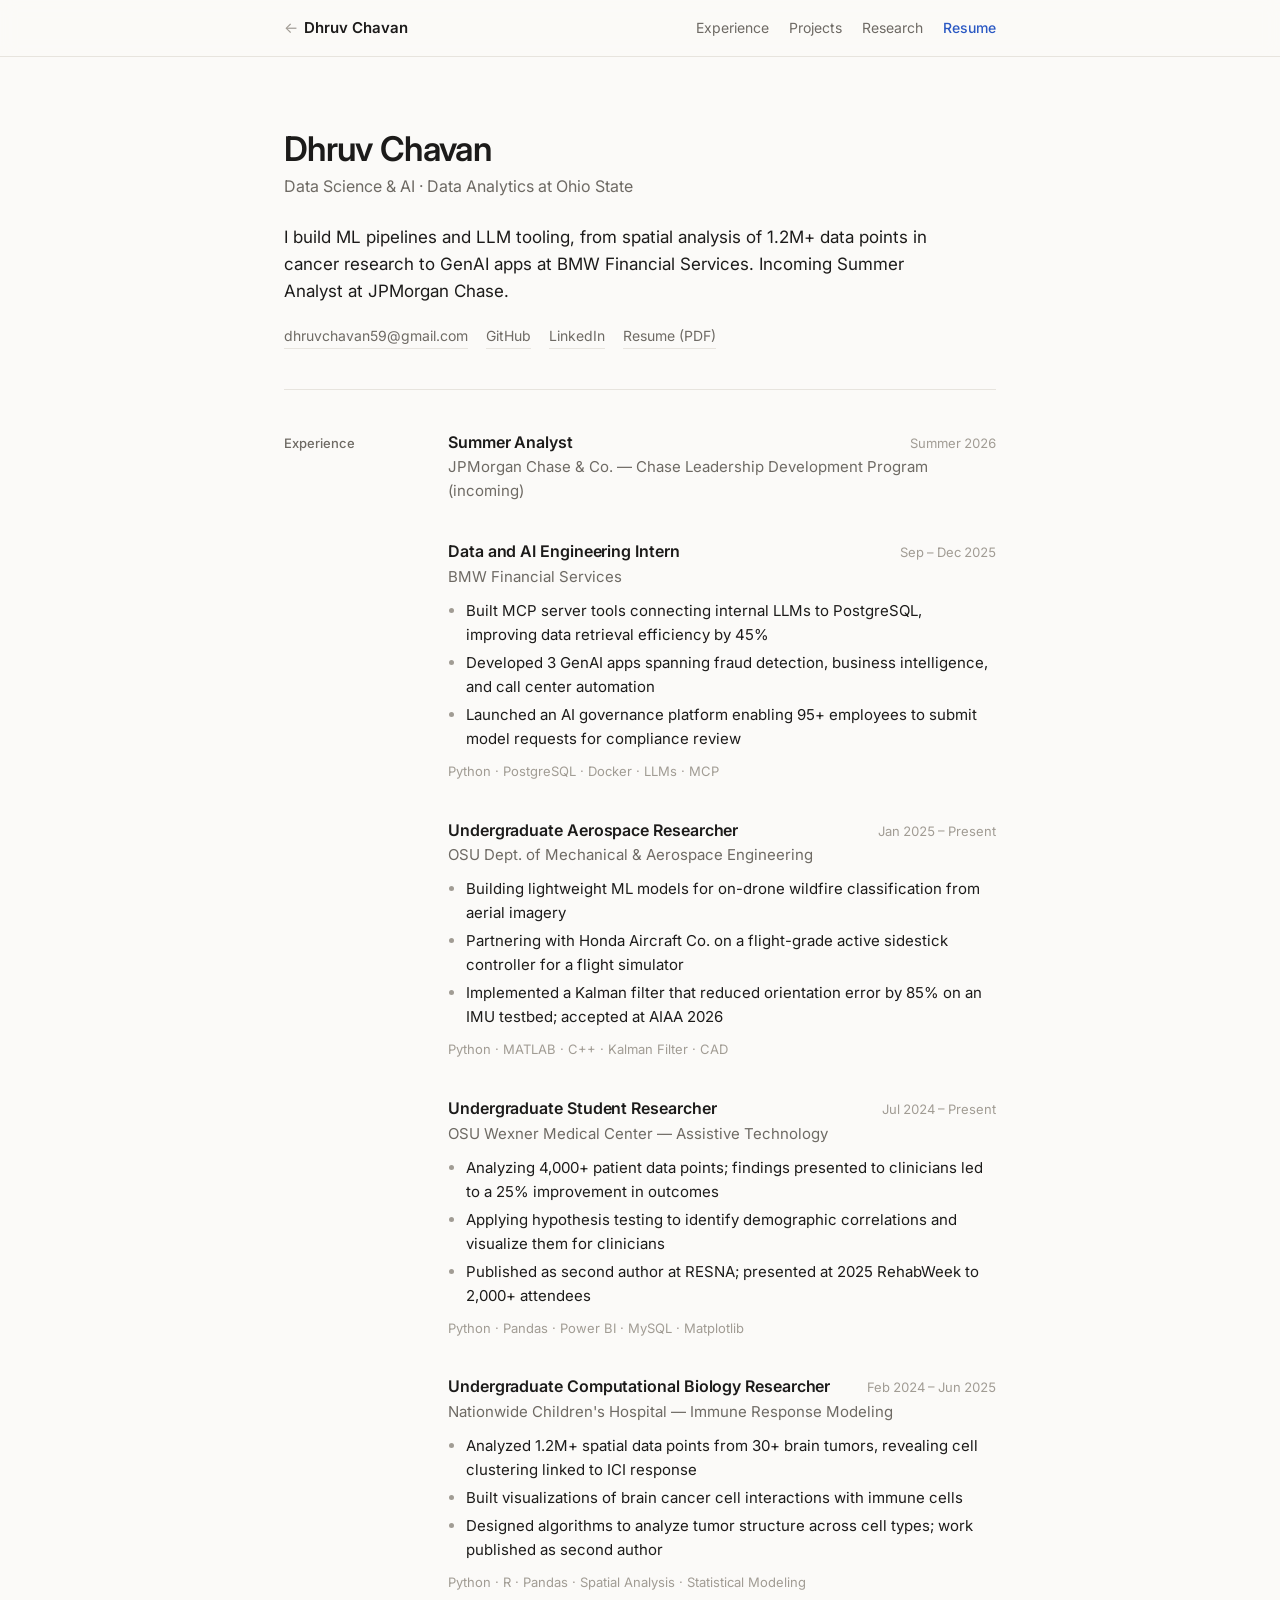
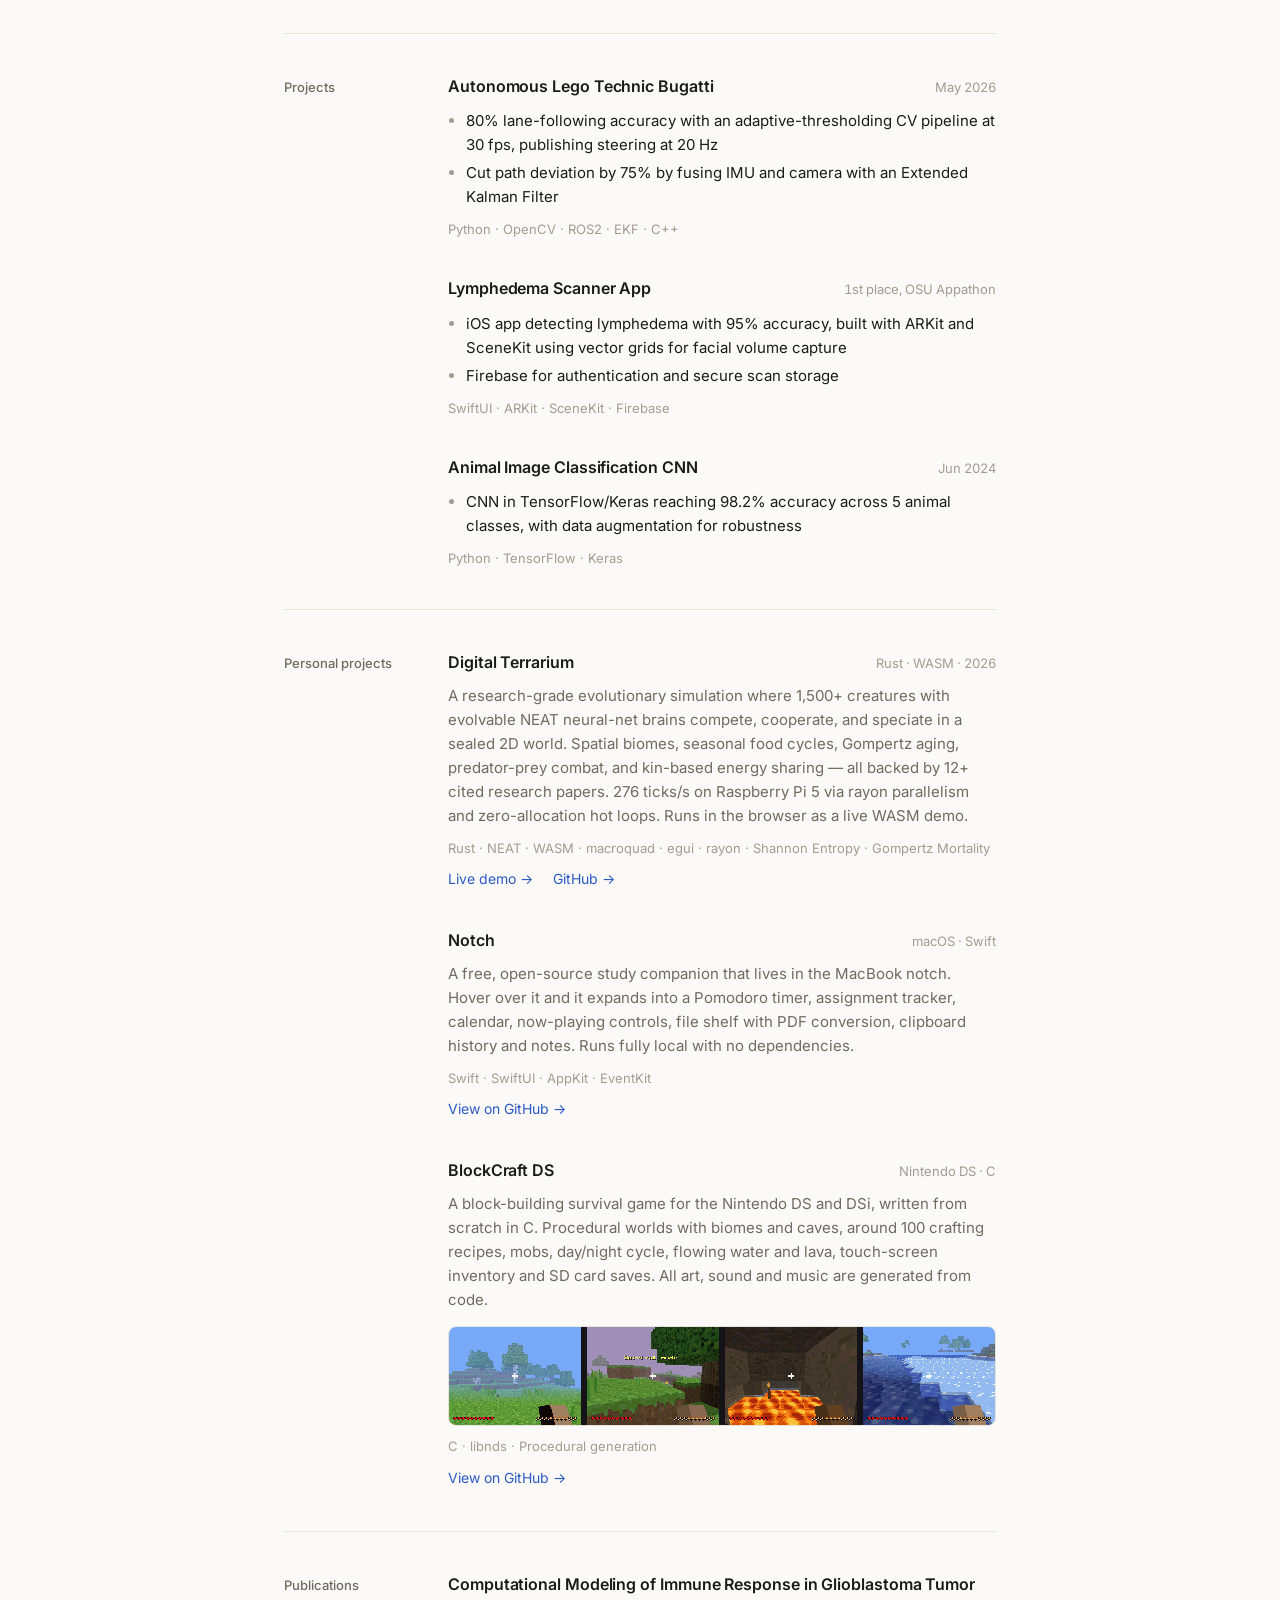
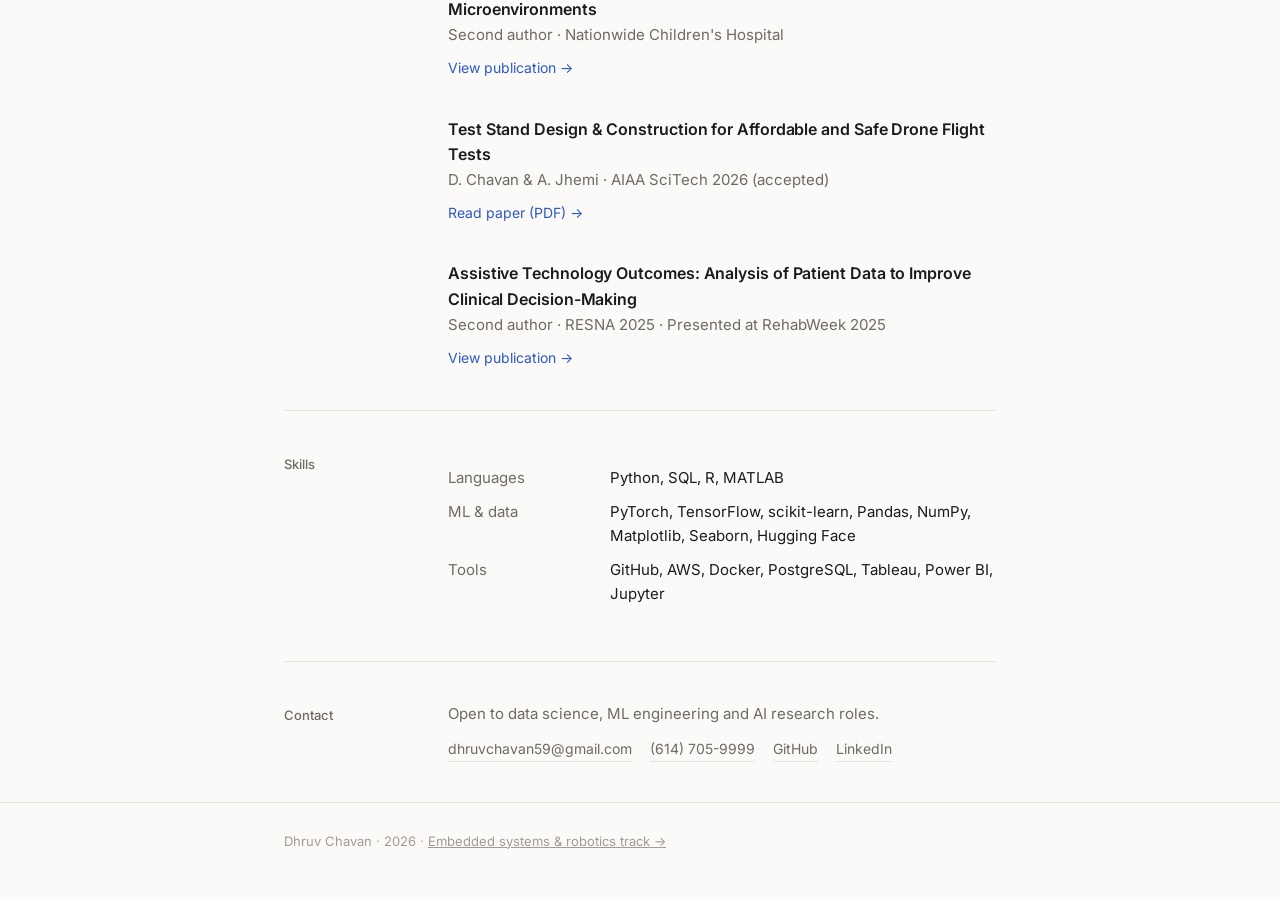
==== ds.html @ cbe72cf8 "Add Digital Terrarium to personal projects — live WASM demo + GitHub Co-Authored-By: Claude Opus 4.6" ====
<!DOCTYPE html>
<html lang="en">
<head>
  <meta charset="UTF-8" />
  <meta name="viewport" content="width=device-width, initial-scale=1.0" />
  <title>Dhruv Chavan — Data Science &amp; AI</title>
  <meta name="description" content="Dhruv Chavan — Data Science & AI. ML, LLMs, MCP, published researcher, BMW AI intern." />
  <link rel="preconnect" href="https://fonts.googleapis.com" />
  <link rel="preconnect" href="https://fonts.gstatic.com" crossorigin />
  <link href="https://fonts.googleapis.com/css2?family=Inter:wght@400;500;600&display=swap" rel="stylesheet" />
  <link rel="stylesheet" href="portfolio.css" />
</head>
<body>

<header class="topbar">
  <div class="wrap">
    <a class="home-link" href="index.html"><span>&larr;</span>Dhruv Chavan</a>
    <nav class="topnav">
      <a href="#experience">Experience</a>
      <a href="#projects">Projects</a>
      <a class="opt" href="#research">Research</a>
      <a class="resume" href="ds-resume.pdf" download>Resume</a>
    </nav>
  </div>
</header>

<main class="wrap">

  <section class="intro">
    <h1>Dhruv Chavan</h1>
    <p class="role">Data Science &amp; AI · Data Analytics at Ohio State</p>
    <p class="lede">
      I build ML pipelines and LLM tooling, from spatial analysis of 1.2M+ data points in cancer research
      to GenAI apps at BMW Financial Services. Incoming Summer Analyst at JPMorgan Chase.
    </p>
    <div class="links">
      <a href="mailto:dhruvchavan59@gmail.com">dhruvchavan59@gmail.com</a>
      <a href="https://github.com/dchavan2192" target="_blank" rel="noopener">GitHub</a>
      <a href="https://linkedin.com/in/dhruvchavan" target="_blank" rel="noopener">LinkedIn</a>
      <a href="ds-resume.pdf" download>Resume (PDF)</a>
    </div>
  </section>

  <section class="section" id="experience">
    <h2>Experience</h2>
    <div class="section-body">

      <article class="entry">
        <div class="entry-head">
          <h3>Summer Analyst</h3>
          <span class="date">Summer 2026</span>
        </div>
        <p class="org">JPMorgan Chase &amp; Co. — Chase Leadership Development Program (incoming)</p>
      </article>

      <article class="entry">
        <div class="entry-head">
          <h3>Data and AI Engineering Intern</h3>
          <span class="date">Sep – Dec 2025</span>
        </div>
        <p class="org">BMW Financial Services</p>
        <ul>
          <li>Built MCP server tools connecting internal LLMs to PostgreSQL, improving data retrieval efficiency by 45%</li>
          <li>Developed 3 GenAI apps spanning fraud detection, business intelligence, and call center automation</li>
          <li>Launched an AI governance platform enabling 95+ employees to submit model requests for compliance review</li>
        </ul>
        <p class="stack">Python · PostgreSQL · Docker · LLMs · MCP</p>
      </article>

      <article class="entry">
        <div class="entry-head">
          <h3>Undergraduate Aerospace Researcher</h3>
          <span class="date">Jan 2025 – Present</span>
        </div>
        <p class="org">OSU Dept. of Mechanical &amp; Aerospace Engineering</p>
        <ul>
          <li>Building lightweight ML models for on-drone wildfire classification from aerial imagery</li>
          <li>Partnering with Honda Aircraft Co. on a flight-grade active sidestick controller for a flight simulator</li>
          <li>Implemented a Kalman filter that reduced orientation error by 85% on an IMU testbed; accepted at AIAA 2026</li>
        </ul>
        <p class="stack">Python · MATLAB · C++ · Kalman Filter · CAD</p>
      </article>

      <article class="entry">
        <div class="entry-head">
          <h3>Undergraduate Student Researcher</h3>
          <span class="date">Jul 2024 – Present</span>
        </div>
        <p class="org">OSU Wexner Medical Center — Assistive Technology</p>
        <ul>
          <li>Analyzing 4,000+ patient data points; findings presented to clinicians led to a 25% improvement in outcomes</li>
          <li>Applying hypothesis testing to identify demographic correlations and visualize them for clinicians</li>
          <li>Published as second author at RESNA; presented at 2025 RehabWeek to 2,000+ attendees</li>
        </ul>
        <p class="stack">Python · Pandas · Power BI · MySQL · Matplotlib</p>
      </article>

      <article class="entry">
        <div class="entry-head">
          <h3>Undergraduate Computational Biology Researcher</h3>
          <span class="date">Feb 2024 – Jun 2025</span>
        </div>
        <p class="org">Nationwide Children's Hospital — Immune Response Modeling</p>
        <ul>
          <li>Analyzed 1.2M+ spatial data points from 30+ brain tumors, revealing cell clustering linked to ICI response</li>
          <li>Built visualizations of brain cancer cell interactions with immune cells</li>
          <li>Designed algorithms to analyze tumor structure across cell types; work published as second author</li>
        </ul>
        <p class="stack">Python · R · Pandas · Spatial Analysis · Statistical Modeling</p>
      </article>

    </div>
  </section>

  <section class="section" id="projects">
    <h2>Projects</h2>
    <div class="section-body">

      <article class="entry">
        <div class="entry-head">
          <h3><a href="https://github.com/dchavan2192/autonomous-Bugatti" target="_blank" rel="noopener">Autonomous Lego Technic Bugatti</a></h3>
          <span class="date">May 2026</span>
        </div>
        <ul>
          <li>80% lane-following accuracy with an adaptive-thresholding CV pipeline at 30 fps, publishing steering at 20 Hz</li>
          <li>Cut path deviation by 75% by fusing IMU and camera with an Extended Kalman Filter</li>
        </ul>
        <p class="stack">Python · OpenCV · ROS2 · EKF · C++</p>
      </article>

      <article class="entry">
        <div class="entry-head">
          <h3>Lymphedema Scanner App</h3>
          <span class="date">1st place, OSU Appathon</span>
        </div>
        <ul>
          <li>iOS app detecting lymphedema with 95% accuracy, built with ARKit and SceneKit using vector grids for facial volume capture</li>
          <li>Firebase for authentication and secure scan storage</li>
        </ul>
        <p class="stack">SwiftUI · ARKit · SceneKit · Firebase</p>
      </article>

      <article class="entry">
        <div class="entry-head">
          <h3><a href="https://github.com/dchavan2192/ML-Animal-Classification-Model" target="_blank" rel="noopener">Animal Image Classification CNN</a></h3>
          <span class="date">Jun 2024</span>
        </div>
        <ul>
          <li>CNN in TensorFlow/Keras reaching 98.2% accuracy across 5 animal classes, with data augmentation for robustness</li>
        </ul>
        <p class="stack">Python · TensorFlow · Keras</p>
      </article>

    </div>
  </section>

  <section class="section" id="personal">
    <h2>Personal projects</h2>
    <div class="section-body">

      <article class="entry">
        <div class="entry-head">
          <h3><a href="https://github.com/dchavan2192/Digital-Terrarium" target="_blank" rel="noopener">Digital Terrarium</a></h3>
          <span class="date">Rust · WASM · 2026</span>
        </div>
        <p class="note">
          A research-grade evolutionary simulation where 1,500+ creatures with evolvable NEAT neural-net brains
          compete, cooperate, and speciate in a sealed 2D world. Spatial biomes, seasonal food cycles, Gompertz
          aging, predator-prey combat, and kin-based energy sharing — all backed by 12+ cited research papers.
          276 ticks/s on Raspberry Pi 5 via rayon parallelism and zero-allocation hot loops. Runs in the browser as a live WASM demo.
        </p>
        <p class="stack">Rust · NEAT · WASM · macroquad · egui · rayon · Shannon Entropy · Gompertz Mortality</p>
        <a class="more" href="https://dchavan2192.github.io/Digital-Terrarium/" target="_blank" rel="noopener">Live demo &rarr;</a>
        <a class="more" href="https://github.com/dchavan2192/Digital-Terrarium" target="_blank" rel="noopener" style="margin-left:1rem;">GitHub &rarr;</a>
      </article>

      <article class="entry">
        <div class="entry-head">
          <h3><a href="https://github.com/dchavan2192/notch" target="_blank" rel="noopener">Notch</a></h3>
          <span class="date">macOS · Swift</span>
        </div>
        <p class="note">
          A free, open-source study companion that lives in the MacBook notch. Hover over it and it expands into
          a Pomodoro timer, assignment tracker, calendar, now-playing controls, file shelf with PDF conversion,
          clipboard history and notes. Runs fully local with no dependencies.
        </p>
        <p class="stack">Swift · SwiftUI · AppKit · EventKit</p>
        <a class="more" href="https://github.com/dchavan2192/notch" target="_blank" rel="noopener">View on GitHub &rarr;</a>
      </article>

      <article class="entry">
        <div class="entry-head">
          <h3><a href="https://github.com/dchavan2192/blockcraft-ds" target="_blank" rel="noopener">BlockCraft DS</a></h3>
          <span class="date">Nintendo DS · C</span>
        </div>
        <p class="note">
          A block-building survival game for the Nintendo DS and DSi, written from scratch in C. Procedural
          worlds with biomes and caves, around 100 crafting recipes, mobs, day/night cycle, flowing water and lava,
          touch-screen inventory and SD card saves. All art, sound and music are generated from code.
        </p>
        <figure class="shot pixel">
          <img src="assets/img/blockcraft-banner.png" width="1060" height="192" loading="lazy" alt="BlockCraft DS scenes: plains, sunset, a lava cave and a lake" />
        </figure>
        <p class="stack">C · libnds · Procedural generation</p>
        <a class="more" href="https://github.com/dchavan2192/blockcraft-ds" target="_blank" rel="noopener">View on GitHub &rarr;</a>
      </article>

    </div>
  </section>

  <section class="section" id="research">
    <h2>Publications</h2>
    <div class="section-body">

      <article class="entry">
        <h3><a href="https://spj.science.org/doi/abs/10.1016/j.csbj.2025.11.062" target="_blank" rel="noopener">Computational Modeling of Immune Response in Glioblastoma Tumor Microenvironments</a></h3>
        <p class="org">Second author · Nationwide Children's Hospital</p>
        <a class="more" href="https://spj.science.org/doi/abs/10.1016/j.csbj.2025.11.062" target="_blank" rel="noopener">View publication &rarr;</a>
      </article>

      <article class="entry">
        <h3><a href="aiaa-2026-teststand.pdf" target="_blank" rel="noopener">Test Stand Design &amp; Construction for Affordable and Safe Drone Flight Tests</a></h3>
        <p class="org">D. Chavan &amp; A. Jhemi · AIAA SciTech 2026 (accepted)</p>
        <a class="more" href="aiaa-2026-teststand.pdf" target="_blank" rel="noopener">Read paper (PDF) &rarr;</a>
      </article>

      <article class="entry">
        <h3><a href="https://www.resna.org/sites/default/files/conference/2025/StudentScientificPapers/85.html" target="_blank" rel="noopener">Assistive Technology Outcomes: Analysis of Patient Data to Improve Clinical Decision-Making</a></h3>
        <p class="org">Second author · RESNA 2025 · Presented at RehabWeek 2025</p>
        <a class="more" href="https://www.resna.org/sites/default/files/conference/2025/StudentScientificPapers/85.html" target="_blank" rel="noopener">View publication &rarr;</a>
      </article>

    </div>
  </section>

  <section class="section" id="skills">
    <h2>Skills</h2>
    <div class="section-body">
      <dl class="skills">
        <div><dt>Languages</dt><dd>Python, SQL, R, MATLAB</dd></div>
        <div><dt>ML &amp; data</dt><dd>PyTorch, TensorFlow, scikit-learn, Pandas, NumPy, Matplotlib, Seaborn, Hugging Face</dd></div>
        <div><dt>Tools</dt><dd>GitHub, AWS, Docker, PostgreSQL, Tableau, Power BI, Jupyter</dd></div>
      </dl>
    </div>
  </section>

  <section class="section" id="contact">
    <h2>Contact</h2>
    <div class="section-body">
      <p class="contact-note">Open to data science, ML engineering and AI research roles.</p>
      <div class="links">
        <a href="mailto:dhruvchavan59@gmail.com">dhruvchavan59@gmail.com</a>
        <a href="tel:6147059999">(614) 705-9999</a>
        <a href="https://github.com/dchavan2192" target="_blank" rel="noopener">GitHub</a>
        <a href="https://linkedin.com/in/dhruvchavan" target="_blank" rel="noopener">LinkedIn</a>
      </div>
    </div>
  </section>

</main>

<footer class="footer">
  <div class="wrap">Dhruv Chavan · 2026 · <a href="embedded.html">Embedded systems &amp; robotics track &rarr;</a></div>
</footer>

</body>
</html>
---- portfolio.css ----
/* portfolio.css — shared styles for index.html, embedded.html, ds.html */

:root {
  --bg: #fbfaf8;
  --surface: #ffffff;
  --text: #1c1b1a;
  --muted: #6e6a64;
  --faint: #a19c94;
  --line: #e7e4de;
  --accent: #2b59c3;
  --maxw: 760px;
  color-scheme: light;
}

@media (prefers-color-scheme: dark) {
  :root {
    --bg: #131312;
    --surface: #1b1a19;
    --text: #ecebe8;
    --muted: #a3a09a;
    --faint: #75726c;
    --line: #2b2a28;
    --accent: #8aa9ef;
    color-scheme: dark;
  }
}

*, *::before, *::after { box-sizing: border-box; }

html { scroll-behavior: smooth; scroll-padding-top: 72px; }

body {
  margin: 0;
  background: var(--bg);
  color: var(--text);
  font-family: 'Inter', -apple-system, BlinkMacSystemFont, 'Segoe UI', sans-serif;
  font-size: 16px;
  line-height: 1.6;
  -webkit-font-smoothing: antialiased;
  text-rendering: optimizeLegibility;
}

a { color: inherit; }
img { display: block; max-width: 100%; height: auto; }
p, ul, h1, h2, h3, figure { margin: 0; }

.wrap {
  max-width: var(--maxw);
  margin: 0 auto;
  padding: 0 24px;
}

/* ── Top bar ─────────────────────────────────────────── */
.topbar {
  position: sticky;
  top: 0;
  z-index: 10;
  background: color-mix(in srgb, var(--bg) 88%, transparent);
  backdrop-filter: saturate(140%) blur(8px);
  -webkit-backdrop-filter: saturate(140%) blur(8px);
  border-bottom: 1px solid var(--line);
}
.topbar .wrap {
  display: flex;
  align-items: center;
  justify-content: space-between;
  gap: 16px;
  height: 56px;
}
.home-link {
  font-weight: 600;
  text-decoration: none;
  font-size: 15px;
  white-space: nowrap;
}
.home-link span { color: var(--faint); font-weight: 400; margin-right: 6px; }
.home-link:hover span { color: var(--text); }

.topnav { display: flex; gap: 20px; font-size: 14px; }
.topnav a { color: var(--muted); text-decoration: none; }
.topnav a:hover { color: var(--text); }
.topnav .resume { color: var(--accent); font-weight: 500; }

/* ── Intro ───────────────────────────────────────────── */
.intro { padding: 72px 0 40px; }
.intro h1 {
  font-size: 34px;
  line-height: 1.15;
  font-weight: 600;
  letter-spacing: -0.02em;
}
.intro .role {
  margin-top: 6px;
  color: var(--muted);
  font-size: 16px;
}
.intro .lede {
  margin-top: 24px;
  font-size: 17px;
  max-width: 60ch;
}
.links {
  margin-top: 20px;
  display: flex;
  flex-wrap: wrap;
  gap: 6px 18px;
  font-size: 14px;
}
.links a { color: var(--muted); text-decoration: none; border-bottom: 1px solid var(--line); }
.links a:hover { color: var(--text); border-color: var(--text); }

/* ── Sections ────────────────────────────────────────── */
.section {
  display: grid;
  grid-template-columns: 140px 1fr;
  gap: 24px;
  padding: 40px 0;
  border-top: 1px solid var(--line);
}
.section > h2 {
  font-size: 13px;
  font-weight: 500;
  color: var(--muted);
  padding-top: 3px;
}
.section-body { min-width: 0; }

/* ── Entries (experience, projects, papers) ─────────── */
.entry + .entry { margin-top: 36px; }

.entry-head {
  display: flex;
  justify-content: space-between;
  align-items: baseline;
  gap: 16px;
}
.entry h3 {
  font-size: 16px;
  font-weight: 600;
  letter-spacing: -0.005em;
}
.entry h3 a { text-decoration: none; }
.entry h3 a:hover { text-decoration: underline; text-underline-offset: 3px; }
.entry .date {
  flex-shrink: 0;
  font-size: 13px;
  color: var(--faint);
  font-variant-numeric: tabular-nums;
}
.entry .org { color: var(--muted); font-size: 15px; }
.entry .note { margin-top: 8px; color: var(--muted); font-size: 15px; }

.entry ul {
  margin-top: 10px;
  padding-left: 18px;
  font-size: 15px;
}
.entry li + li { margin-top: 4px; }
.entry li::marker { color: var(--faint); }

.entry .stack {
  margin-top: 10px;
  font-size: 13px;
  color: var(--faint);
}

.entry .more {
  display: inline-block;
  margin-top: 10px;
  font-size: 14px;
  color: var(--accent);
  text-decoration: none;
}
.entry .more:hover { text-decoration: underline; text-underline-offset: 3px; }
.entry .more + .more { margin-left: 16px; }

.contact-note { color: var(--muted); font-size: 15px; }
.contact-note + .links { margin-top: 12px; }

/* ── Figures ─────────────────────────────────────────── */
.shot {
  margin-top: 14px;
  border: 1px solid var(--line);
  border-radius: 8px;
  overflow: hidden;
  background: var(--surface);
}
.shot img { width: 100%; }
.shot.pixel img { image-rendering: pixelated; }

.shots {
  margin-top: 14px;
  display: grid;
  grid-template-columns: repeat(3, 1fr);
  gap: 10px;
}
.shots .shot { margin-top: 0; }

/* ── Skills ──────────────────────────────────────────── */
.skills { display: grid; gap: 10px; font-size: 15px; }
.skills div { display: grid; grid-template-columns: 150px 1fr; gap: 12px; }
.skills dt { color: var(--muted); }
.skills dd { margin: 0; }

/* ── Footer ──────────────────────────────────────────── */
.footer {
  border-top: 1px solid var(--line);
  padding: 28px 0 48px;
  font-size: 13px;
  color: var(--faint);
}

/* ── Landing page ────────────────────────────────────── */
.landing { padding: 96px 0 64px; }
.landing .avatar {
  width: 72px;
  height: 72px;
  border-radius: 50%;
  object-fit: cover;
  object-position: center 20%;
  margin-bottom: 24px;
}
.tracks { margin-top: 48px; border-top: 1px solid var(--line); }
.track {
  display: grid;
  grid-template-columns: 1fr auto;
  gap: 4px 24px;
  padding: 22px 0;
  border-bottom: 1px solid var(--line);
  text-decoration: none;
}
.track h2 { font-size: 18px; font-weight: 600; letter-spacing: -0.01em; }
.track p { grid-column: 1; color: var(--muted); font-size: 15px; }
.track .arrow {
  grid-column: 2;
  grid-row: 1 / span 2;
  align-self: center;
  color: var(--faint);
  transition: transform .15s ease, color .15s ease;
}
.track:hover .arrow { transform: translateX(4px); color: var(--text); }
.track:hover h2 { color: var(--accent); }

/* ── Small screens ───────────────────────────────────── */
@media (max-width: 680px) {
  .wrap { padding: 0 16px; }
  .topnav { gap: 14px; }
  .topnav .opt { display: none; }
  .intro { padding: 48px 0 32px; }
  .intro h1 { font-size: 28px; }
  .section { grid-template-columns: 1fr; gap: 14px; padding: 32px 0; }
  .entry-head { flex-direction: column; gap: 0; }
  .skills div { grid-template-columns: 1fr; gap: 0; }
  .landing { padding: 56px 0 40px; }
}

.intro-flush { padding: 0; }
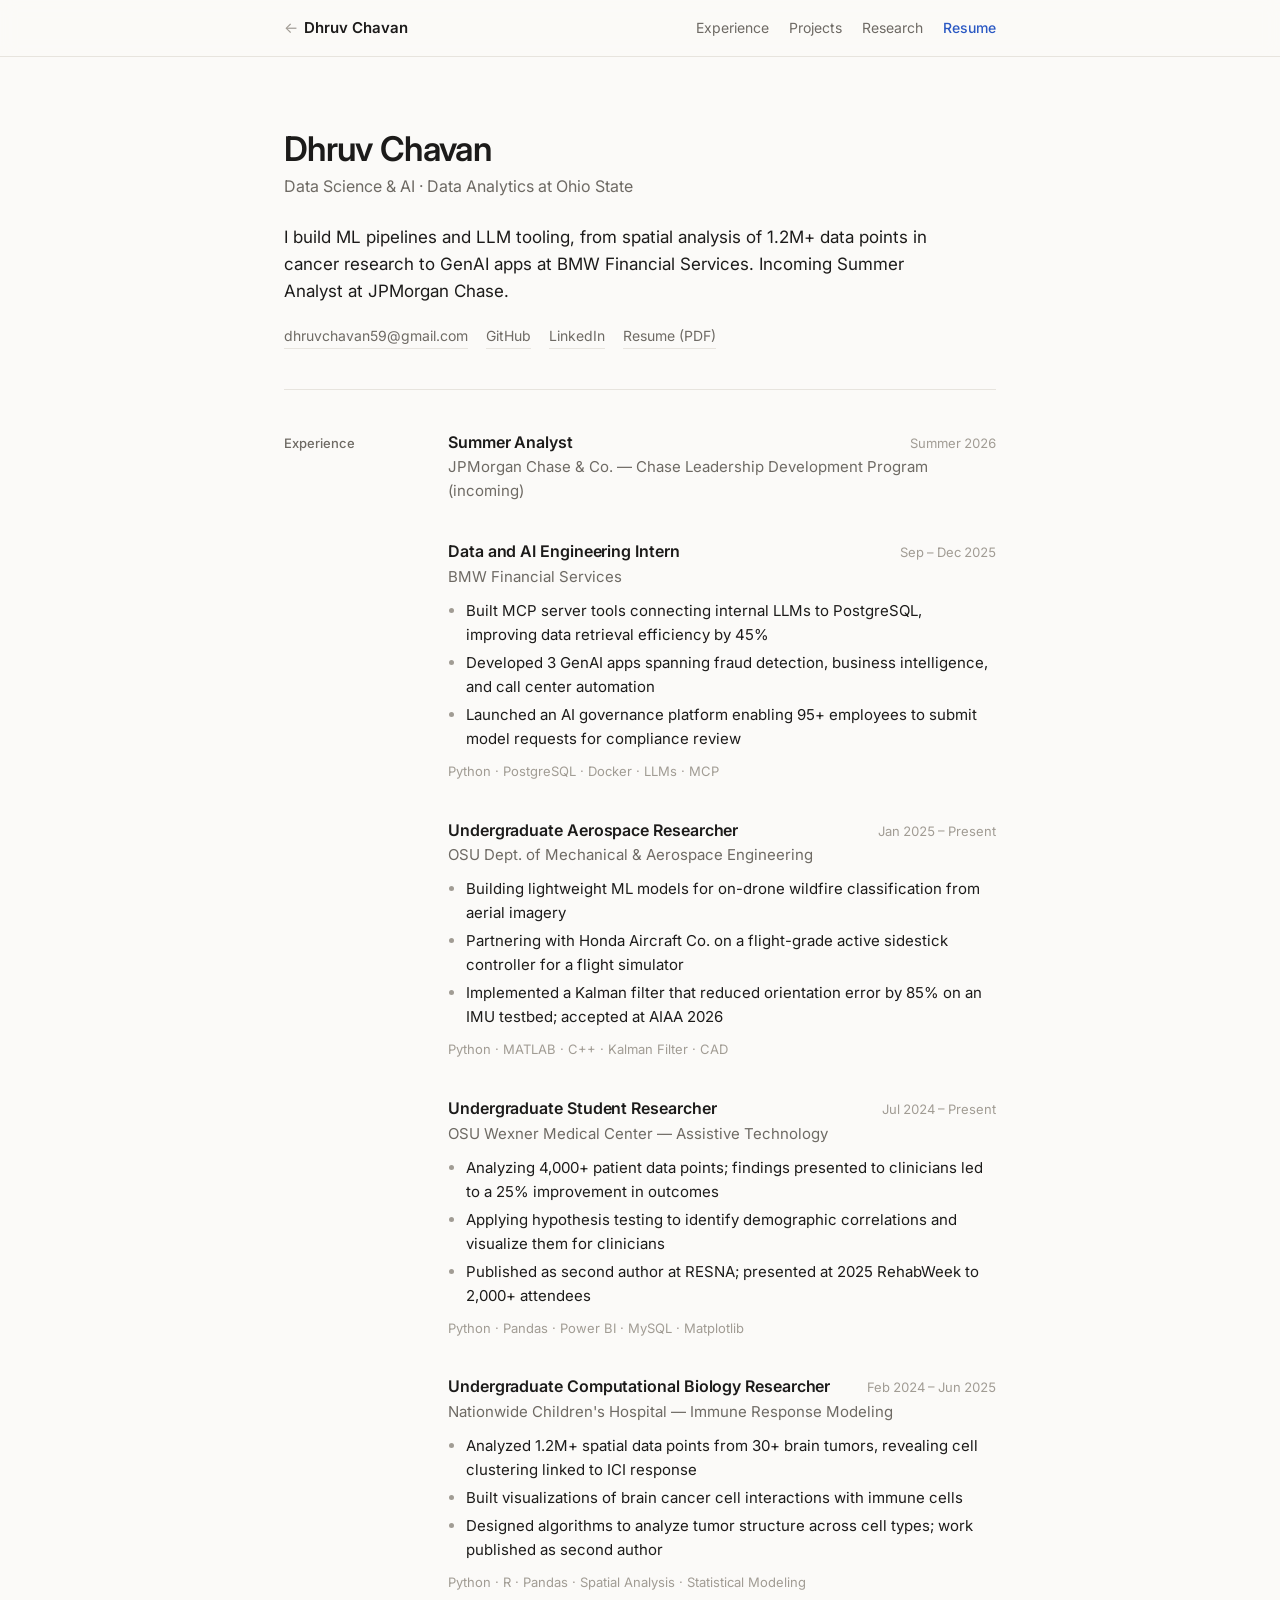
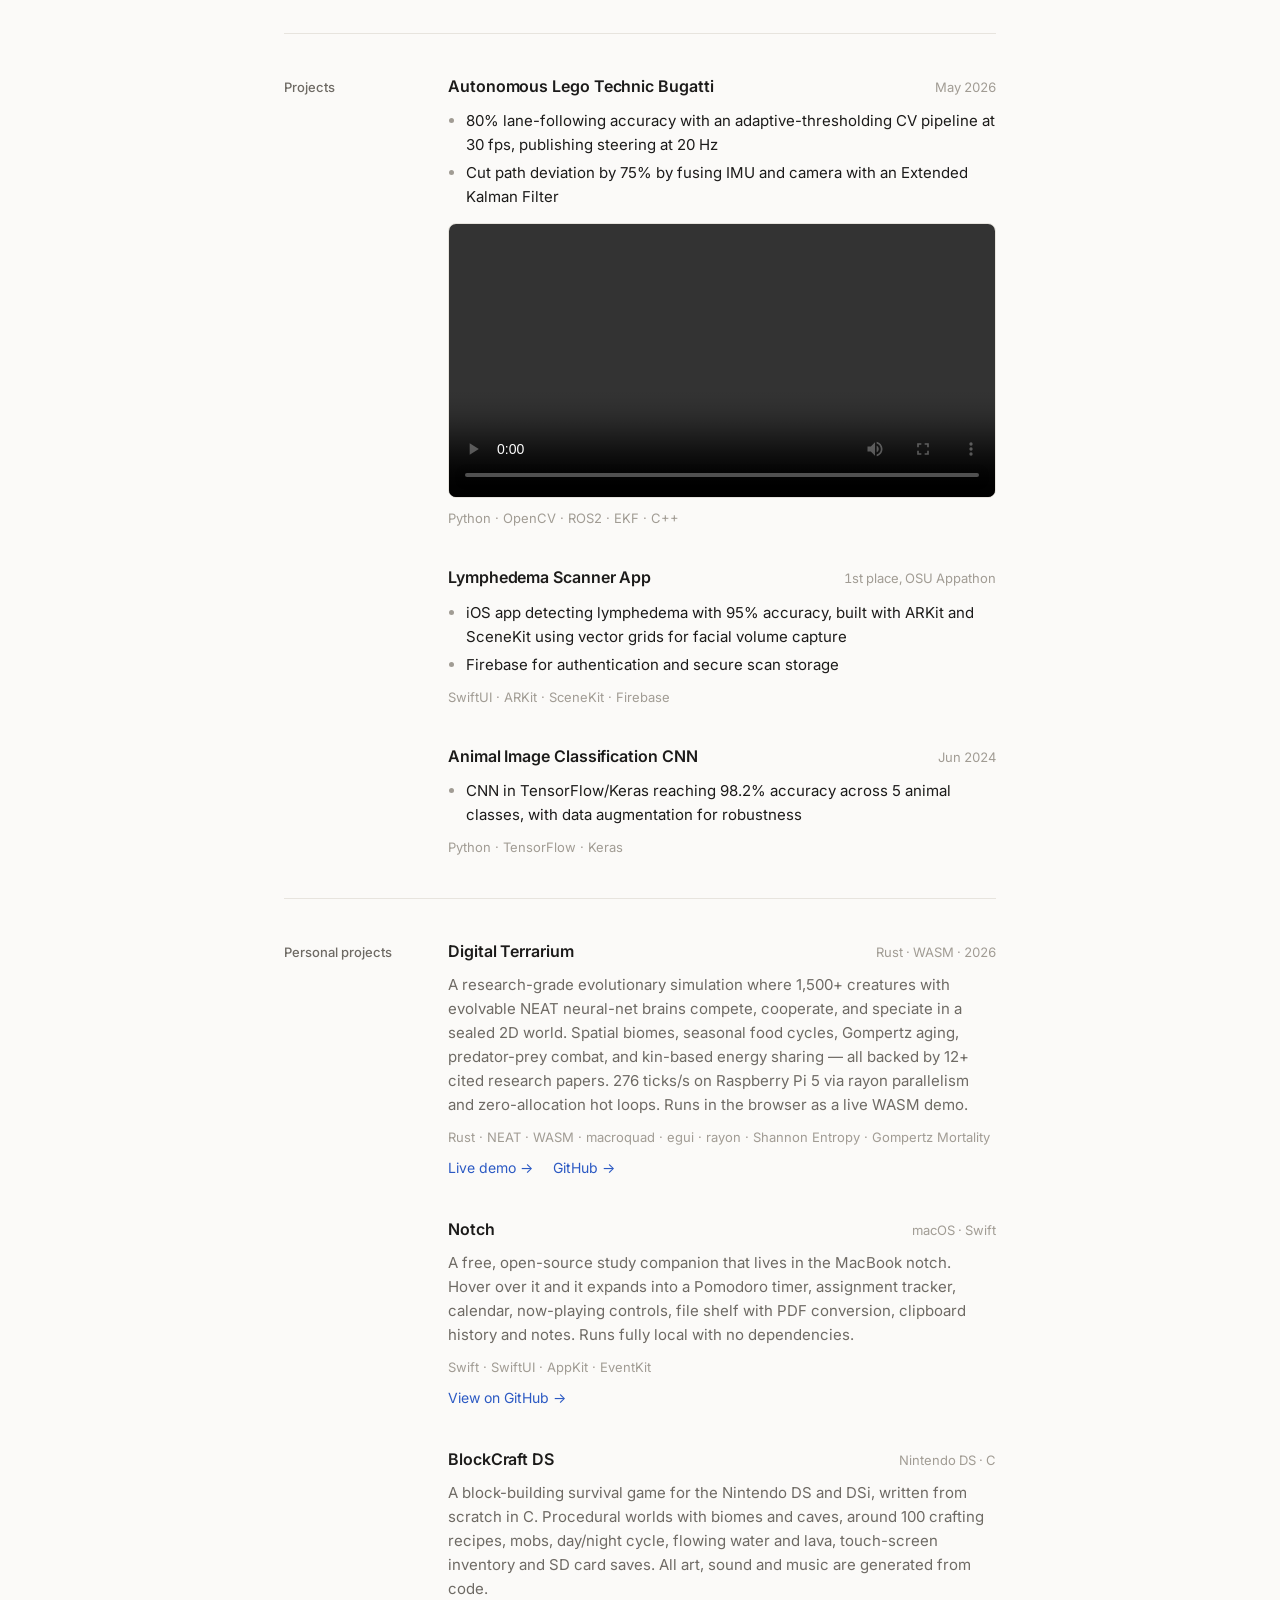
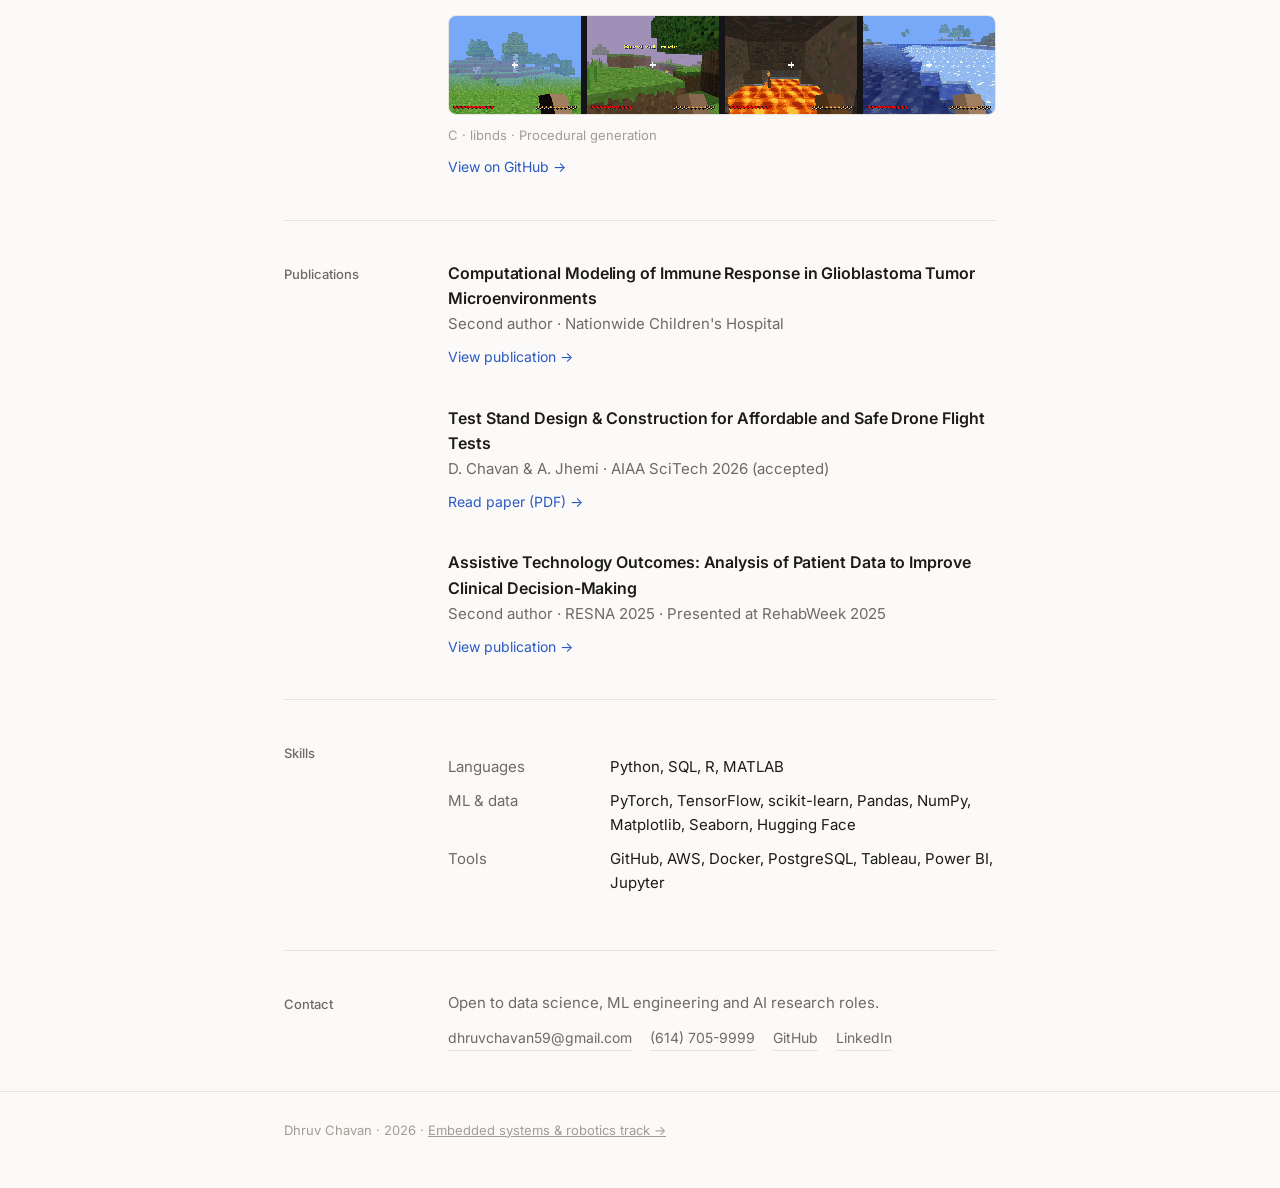
==== commit 1129240d: "Add Bugatti showcase video to DS track page Co-Authored-By: Claude Opus 4.6 (1M context) <noreply@an" ====
--- a/ds.html
+++ b/ds.html
@@ -125,6 +125,9 @@
           <li>80% lane-following accuracy with an adaptive-thresholding CV pipeline at 30 fps, publishing steering at 20 Hz</li>
           <li>Cut path deviation by 75% by fusing IMU and camera with an Extended Kalman Filter</li>
         </ul>
+        <figure class="shot">
+          <video src="assets/autonmousBugatti/bugatti_showcase.mp4" controls preload="metadata" playsinline></video>
+        </figure>
         <p class="stack">Python · OpenCV · ROS2 · EKF · C++</p>
       </article>
 
--- a/portfolio.css
+++ b/portfolio.css
@@ -185,7 +185,7 @@
   overflow: hidden;
   background: var(--surface);
 }
-.shot img { width: 100%; }
+.shot img, .shot video { width: 100%; display: block; }
 .shot.pixel img { image-rendering: pixelated; }
 
 .shots {
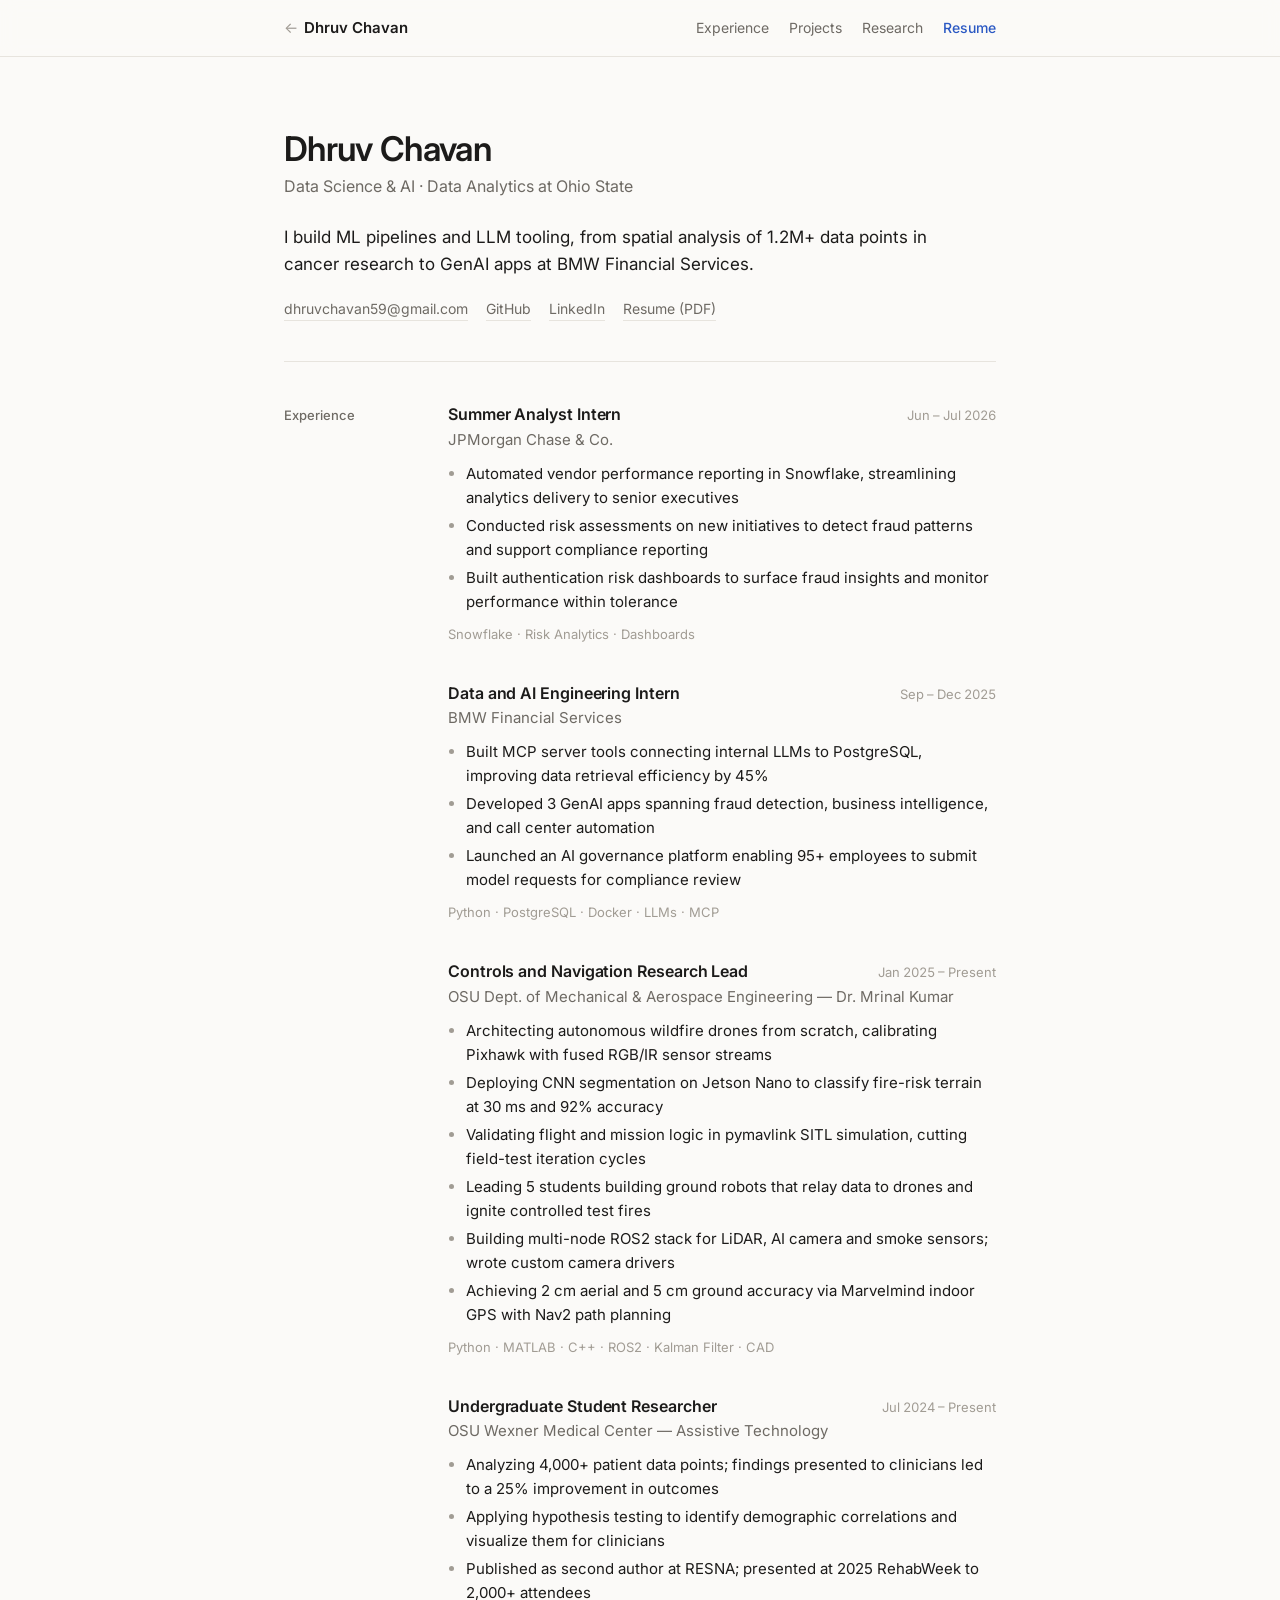
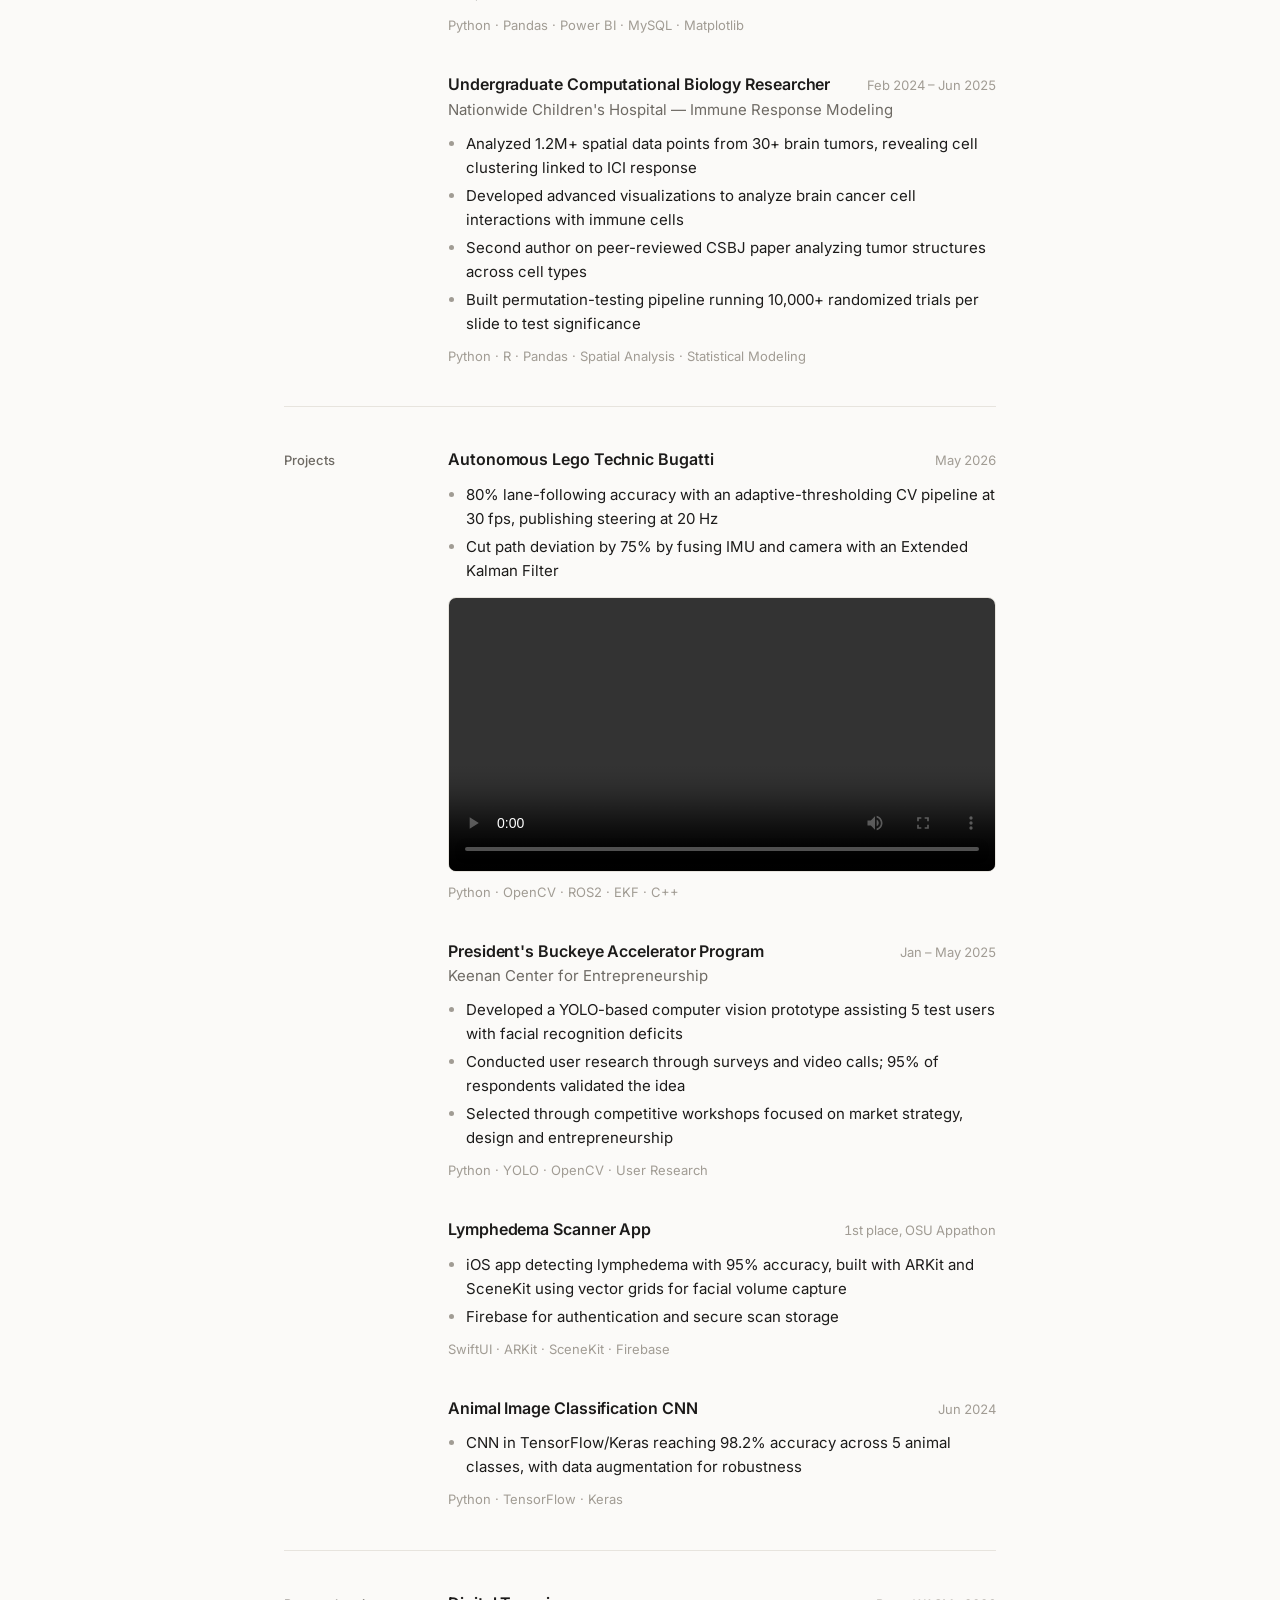
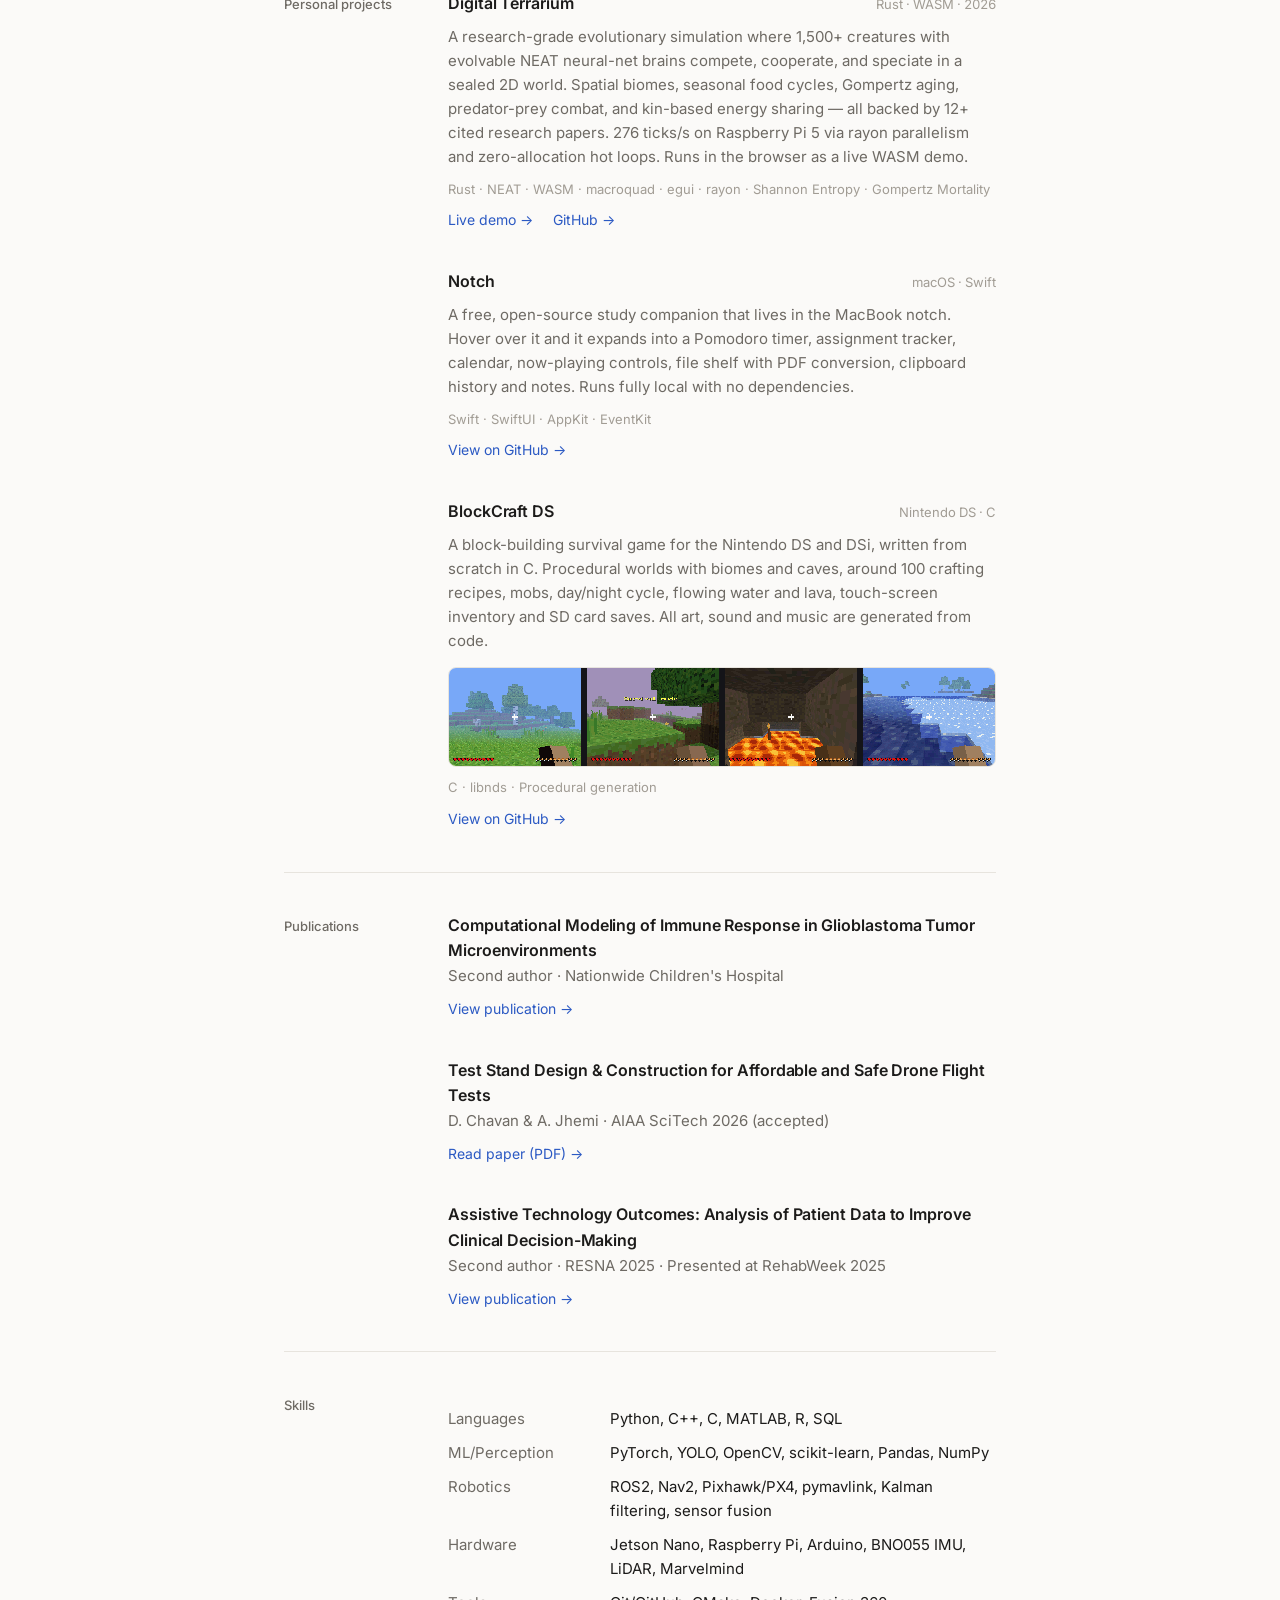
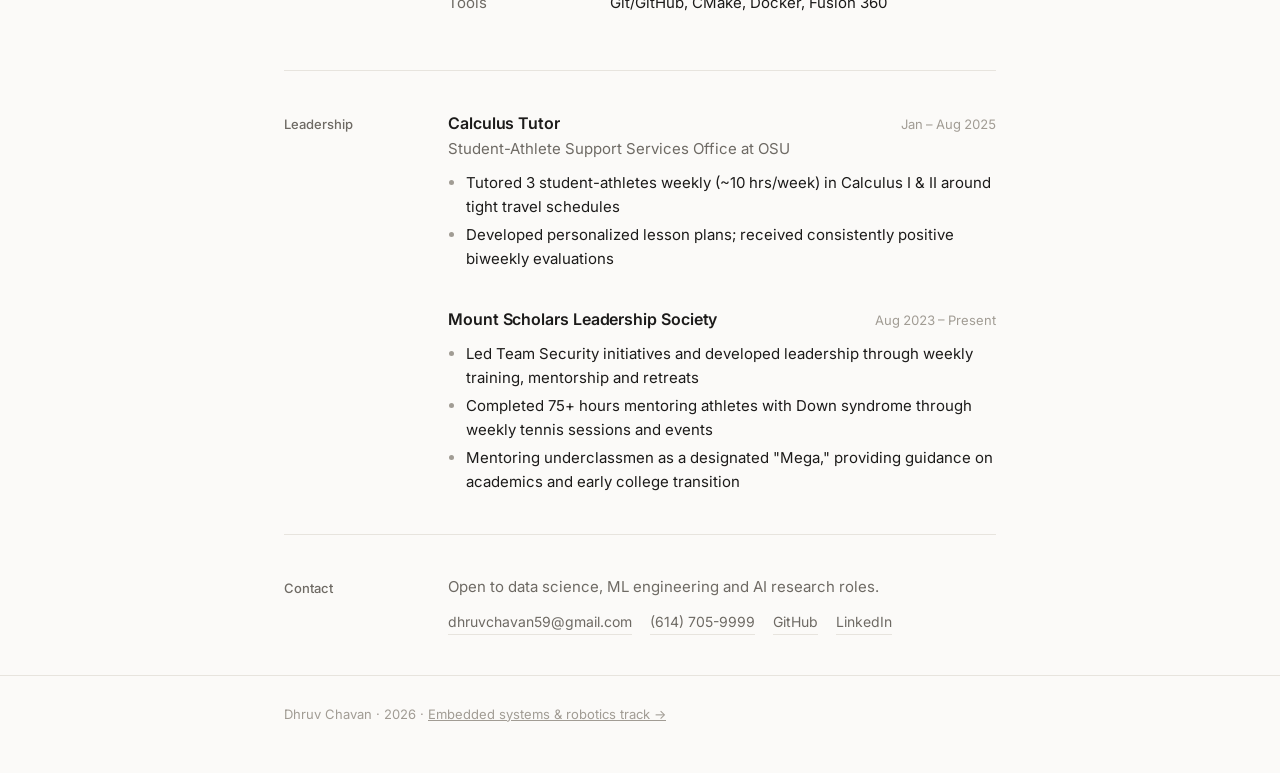
==== commit 7fe262e2: "Update portfolio with latest resume content, replace PDFs, delete unused assets Content updates from" ====
--- a/ds.html
+++ b/ds.html
@@ -31,7 +31,7 @@
     <p class="role">Data Science &amp; AI · Data Analytics at Ohio State</p>
     <p class="lede">
       I build ML pipelines and LLM tooling, from spatial analysis of 1.2M+ data points in cancer research
-      to GenAI apps at BMW Financial Services. Incoming Summer Analyst at JPMorgan Chase.
+      to GenAI apps at BMW Financial Services.
     </p>
     <div class="links">
       <a href="mailto:dhruvchavan59@gmail.com">dhruvchavan59@gmail.com</a>
@@ -47,10 +47,16 @@
 
       <article class="entry">
         <div class="entry-head">
-          <h3>Summer Analyst</h3>
-          <span class="date">Summer 2026</span>
-        </div>
-        <p class="org">JPMorgan Chase &amp; Co. — Chase Leadership Development Program (incoming)</p>
+          <h3>Summer Analyst Intern</h3>
+          <span class="date">Jun – Jul 2026</span>
+        </div>
+        <p class="org">JPMorgan Chase &amp; Co.</p>
+        <ul>
+          <li>Automated vendor performance reporting in Snowflake, streamlining analytics delivery to senior executives</li>
+          <li>Conducted risk assessments on new initiatives to detect fraud patterns and support compliance reporting</li>
+          <li>Built authentication risk dashboards to surface fraud insights and monitor performance within tolerance</li>
+        </ul>
+        <p class="stack">Snowflake · Risk Analytics · Dashboards</p>
       </article>
 
       <article class="entry">
@@ -69,16 +75,19 @@
 
       <article class="entry">
         <div class="entry-head">
-          <h3>Undergraduate Aerospace Researcher</h3>
+          <h3>Controls and Navigation Research Lead</h3>
           <span class="date">Jan 2025 – Present</span>
         </div>
-        <p class="org">OSU Dept. of Mechanical &amp; Aerospace Engineering</p>
-        <ul>
-          <li>Building lightweight ML models for on-drone wildfire classification from aerial imagery</li>
-          <li>Partnering with Honda Aircraft Co. on a flight-grade active sidestick controller for a flight simulator</li>
-          <li>Implemented a Kalman filter that reduced orientation error by 85% on an IMU testbed; accepted at AIAA 2026</li>
-        </ul>
-        <p class="stack">Python · MATLAB · C++ · Kalman Filter · CAD</p>
+        <p class="org">OSU Dept. of Mechanical &amp; Aerospace Engineering — Dr. Mrinal Kumar</p>
+        <ul>
+          <li>Architecting autonomous wildfire drones from scratch, calibrating Pixhawk with fused RGB/IR sensor streams</li>
+          <li>Deploying CNN segmentation on Jetson Nano to classify fire-risk terrain at 30 ms and 92% accuracy</li>
+          <li>Validating flight and mission logic in pymavlink SITL simulation, cutting field-test iteration cycles</li>
+          <li>Leading 5 students building ground robots that relay data to drones and ignite controlled test fires</li>
+          <li>Building multi-node ROS2 stack for LiDAR, AI camera and smoke sensors; wrote custom camera drivers</li>
+          <li>Achieving 2 cm aerial and 5 cm ground accuracy via Marvelmind indoor GPS with Nav2 path planning</li>
+        </ul>
+        <p class="stack">Python · MATLAB · C++ · ROS2 · Kalman Filter · CAD</p>
       </article>
 
       <article class="entry">
@@ -103,8 +112,9 @@
         <p class="org">Nationwide Children's Hospital — Immune Response Modeling</p>
         <ul>
           <li>Analyzed 1.2M+ spatial data points from 30+ brain tumors, revealing cell clustering linked to ICI response</li>
-          <li>Built visualizations of brain cancer cell interactions with immune cells</li>
-          <li>Designed algorithms to analyze tumor structure across cell types; work published as second author</li>
+          <li>Developed advanced visualizations to analyze brain cancer cell interactions with immune cells</li>
+          <li>Second author on peer-reviewed CSBJ paper analyzing tumor structures across cell types</li>
+          <li>Built permutation-testing pipeline running 10,000+ randomized trials per slide to test significance</li>
         </ul>
         <p class="stack">Python · R · Pandas · Spatial Analysis · Statistical Modeling</p>
       </article>
@@ -129,6 +139,20 @@
           <video src="assets/autonmousBugatti/bugatti_showcase.mp4" controls preload="metadata" playsinline></video>
         </figure>
         <p class="stack">Python · OpenCV · ROS2 · EKF · C++</p>
+      </article>
+
+      <article class="entry">
+        <div class="entry-head">
+          <h3>President's Buckeye Accelerator Program</h3>
+          <span class="date">Jan – May 2025</span>
+        </div>
+        <p class="org">Keenan Center for Entrepreneurship</p>
+        <ul>
+          <li>Developed a YOLO-based computer vision prototype assisting 5 test users with facial recognition deficits</li>
+          <li>Conducted user research through surveys and video calls; 95% of respondents validated the idea</li>
+          <li>Selected through competitive workshops focused on market strategy, design and entrepreneurship</li>
+        </ul>
+        <p class="stack">Python · YOLO · OpenCV · User Research</p>
       </article>
 
       <article class="entry">
@@ -240,10 +264,43 @@
     <h2>Skills</h2>
     <div class="section-body">
       <dl class="skills">
-        <div><dt>Languages</dt><dd>Python, SQL, R, MATLAB</dd></div>
-        <div><dt>ML &amp; data</dt><dd>PyTorch, TensorFlow, scikit-learn, Pandas, NumPy, Matplotlib, Seaborn, Hugging Face</dd></div>
-        <div><dt>Tools</dt><dd>GitHub, AWS, Docker, PostgreSQL, Tableau, Power BI, Jupyter</dd></div>
+        <div><dt>Languages</dt><dd>Python, C++, C, MATLAB, R, SQL</dd></div>
+        <div><dt>ML/Perception</dt><dd>PyTorch, YOLO, OpenCV, scikit-learn, Pandas, NumPy</dd></div>
+        <div><dt>Robotics</dt><dd>ROS2, Nav2, Pixhawk/PX4, pymavlink, Kalman filtering, sensor fusion</dd></div>
+        <div><dt>Hardware</dt><dd>Jetson Nano, Raspberry Pi, Arduino, BNO055 IMU, LiDAR, Marvelmind</dd></div>
+        <div><dt>Tools</dt><dd>Git/GitHub, CMake, Docker, Fusion 360</dd></div>
       </dl>
+    </div>
+  </section>
+
+  <section class="section" id="leadership">
+    <h2>Leadership</h2>
+    <div class="section-body">
+
+      <article class="entry">
+        <div class="entry-head">
+          <h3>Calculus Tutor</h3>
+          <span class="date">Jan – Aug 2025</span>
+        </div>
+        <p class="org">Student-Athlete Support Services Office at OSU</p>
+        <ul>
+          <li>Tutored 3 student-athletes weekly (~10 hrs/week) in Calculus I &amp; II around tight travel schedules</li>
+          <li>Developed personalized lesson plans; received consistently positive biweekly evaluations</li>
+        </ul>
+      </article>
+
+      <article class="entry">
+        <div class="entry-head">
+          <h3>Mount Scholars Leadership Society</h3>
+          <span class="date">Aug 2023 – Present</span>
+        </div>
+        <ul>
+          <li>Led Team Security initiatives and developed leadership through weekly training, mentorship and retreats</li>
+          <li>Completed 75+ hours mentoring athletes with Down syndrome through weekly tennis sessions and events</li>
+          <li>Mentoring underclassmen as a designated "Mega," providing guidance on academics and early college transition</li>
+        </ul>
+      </article>
+
     </div>
   </section>
 
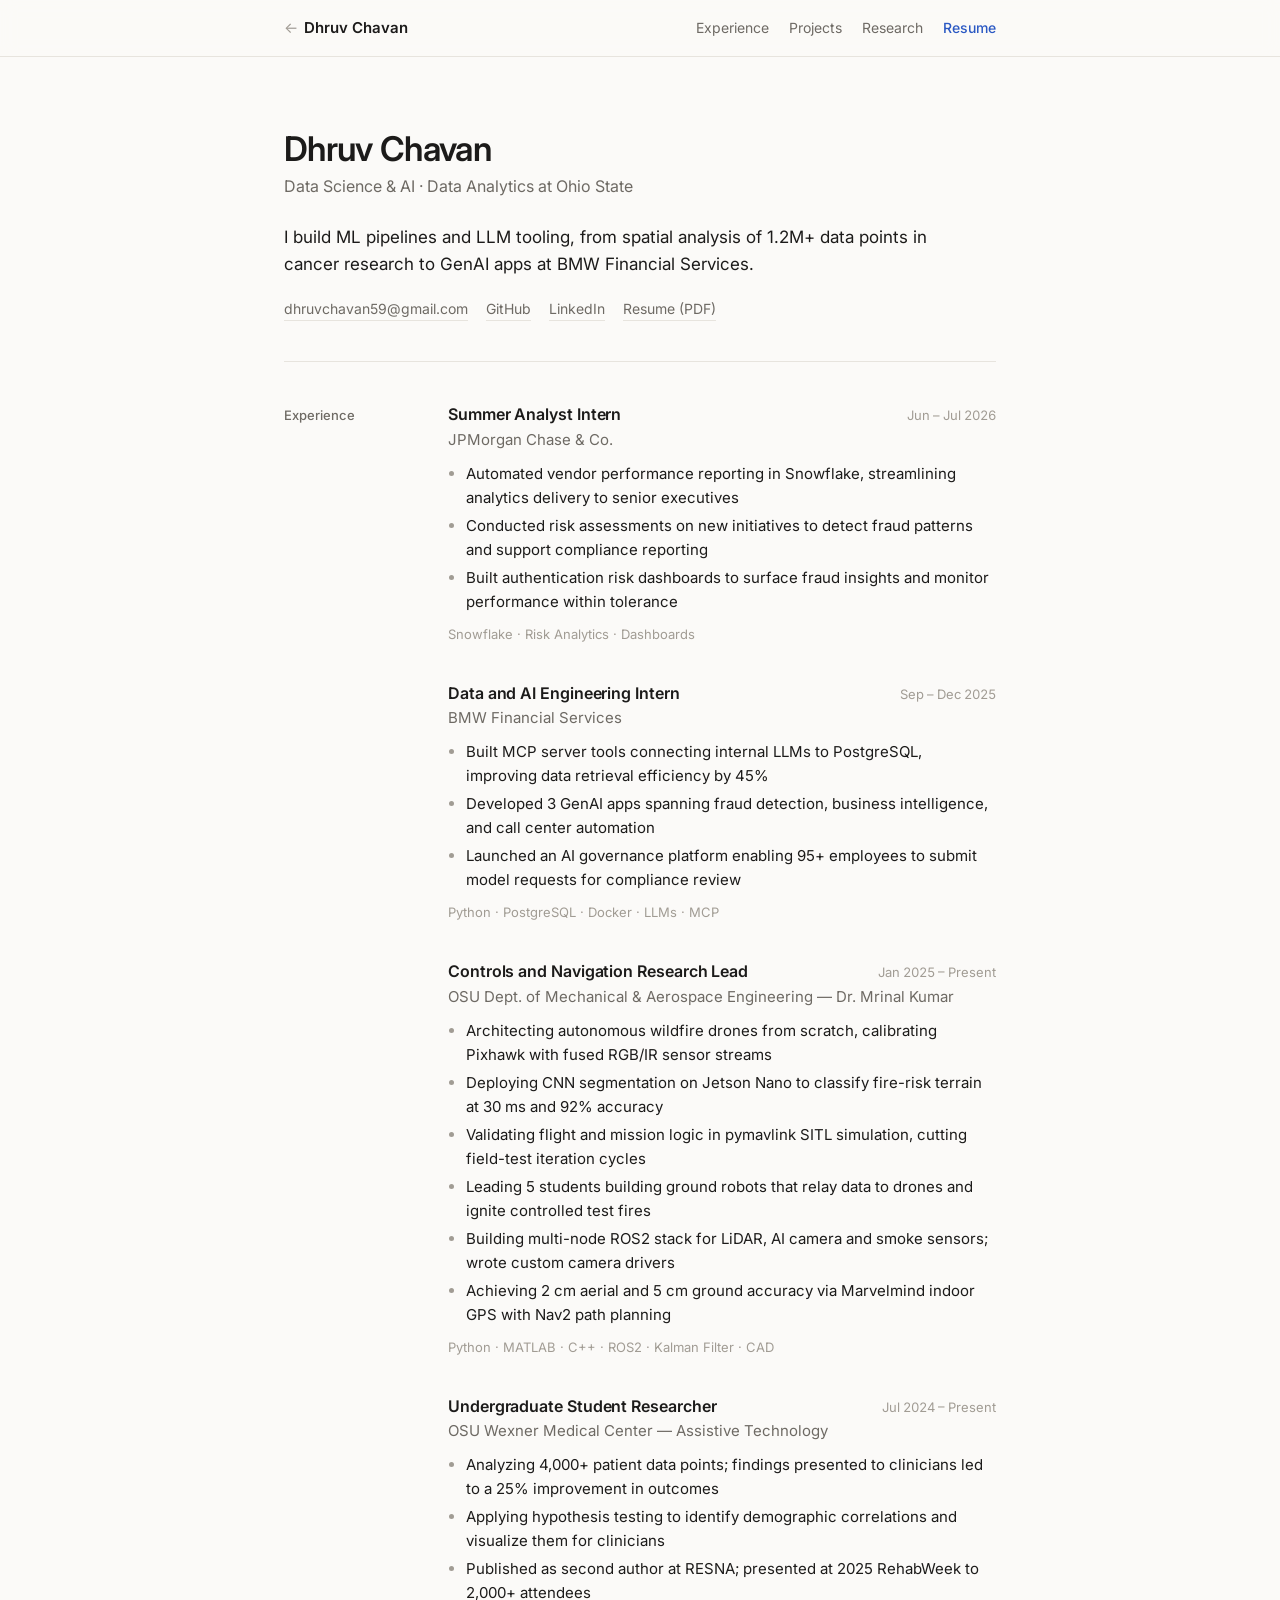
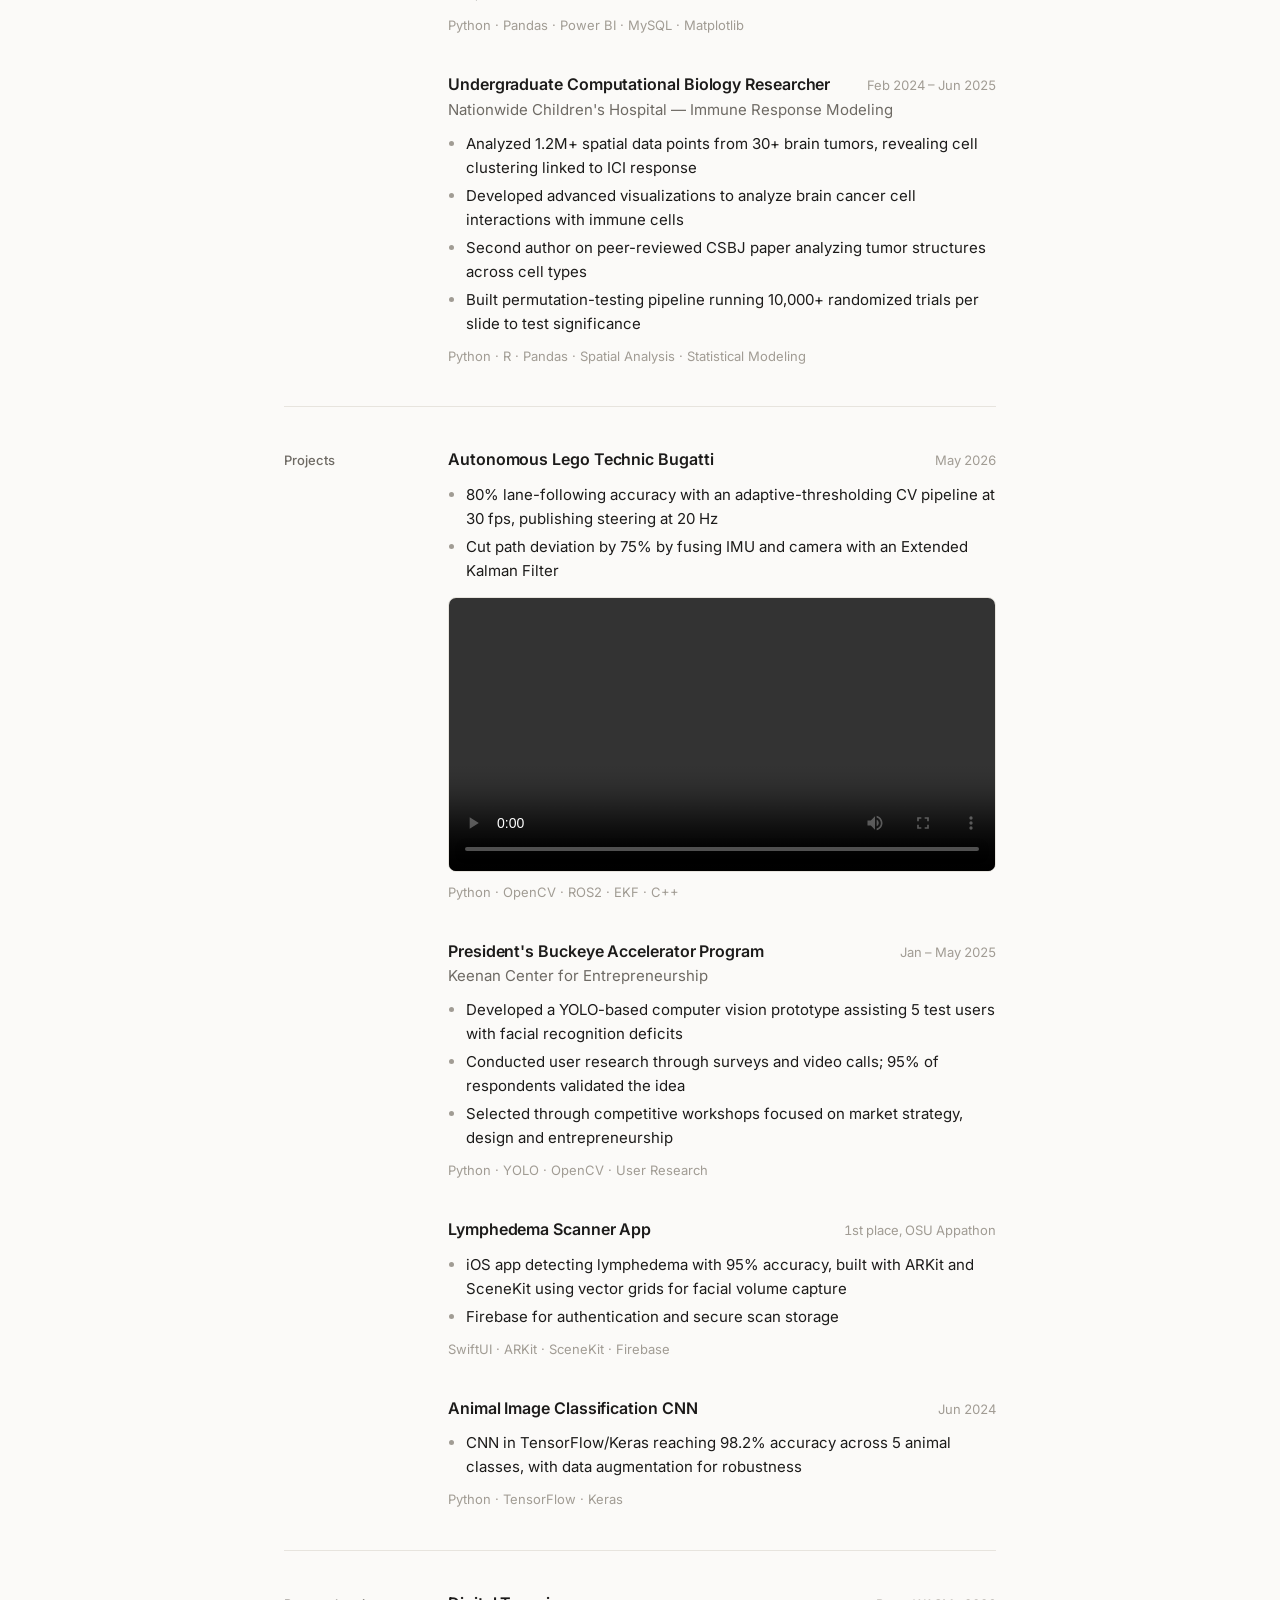
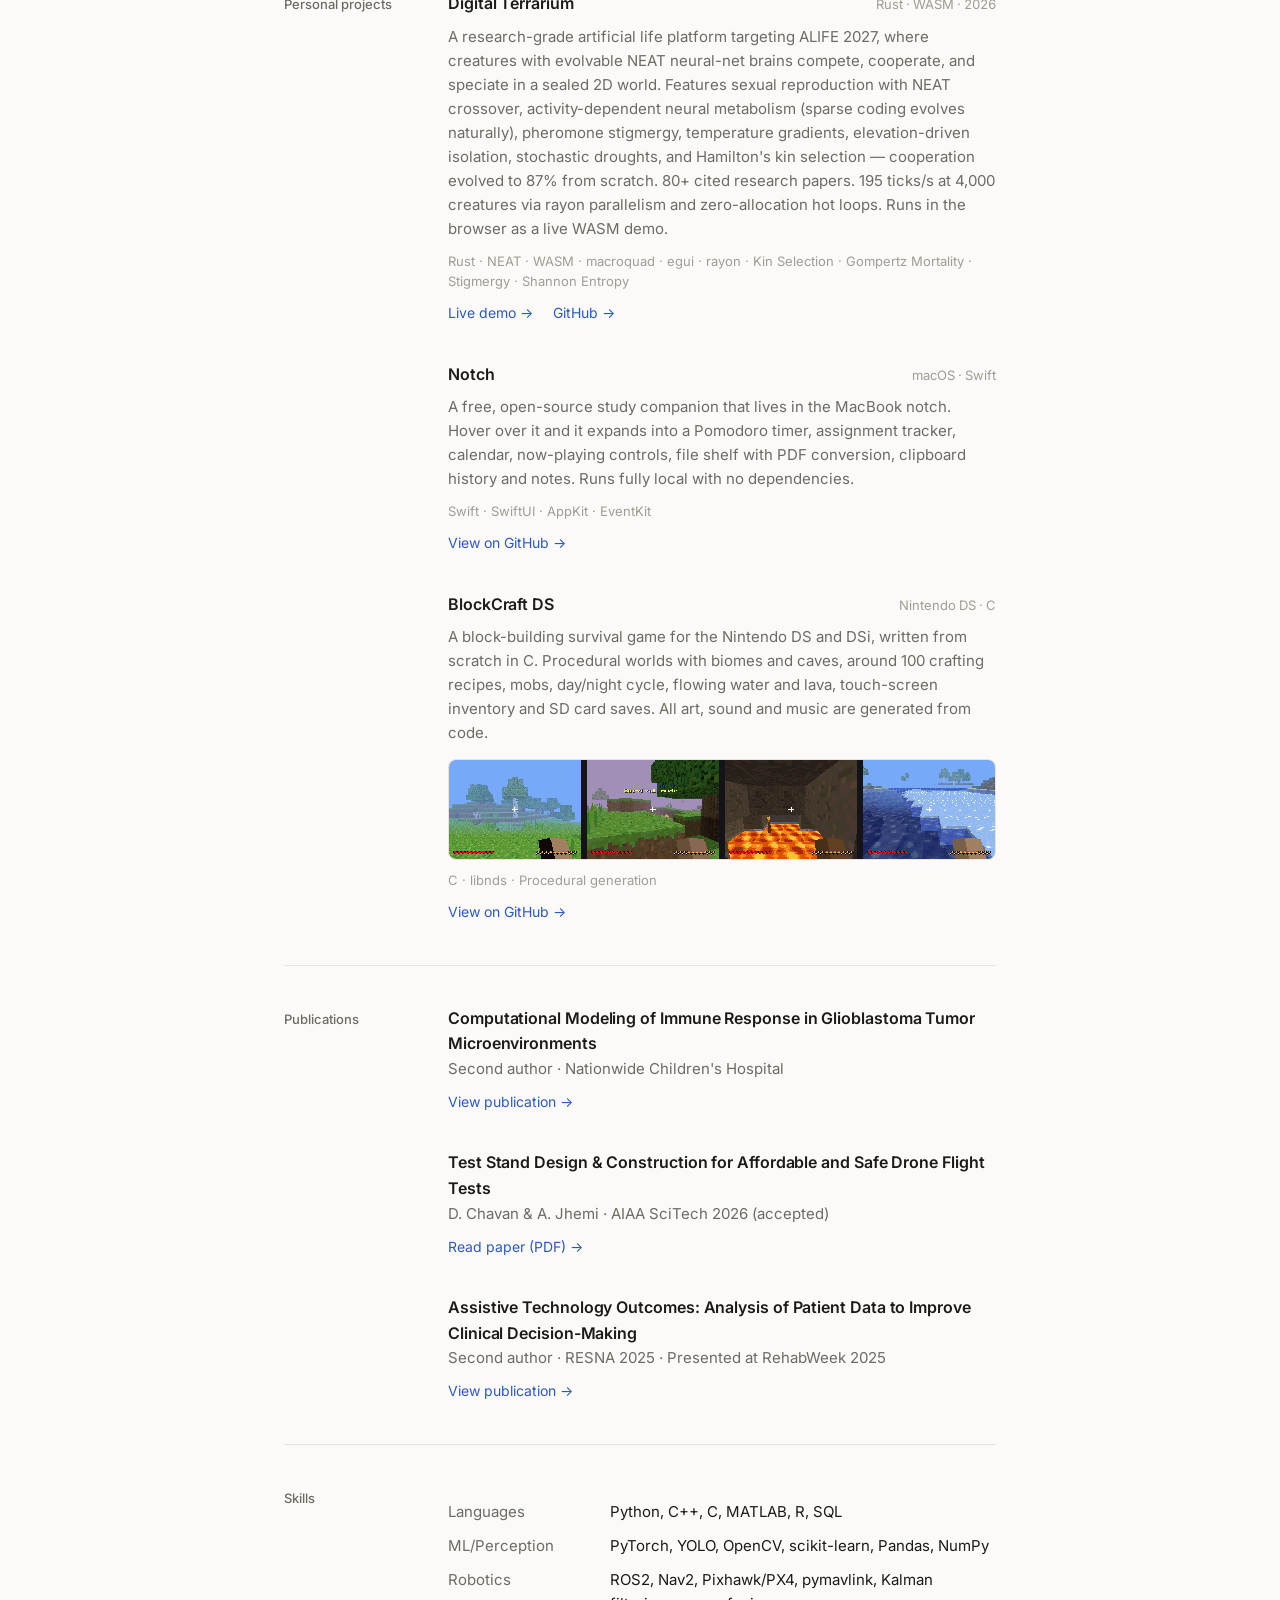
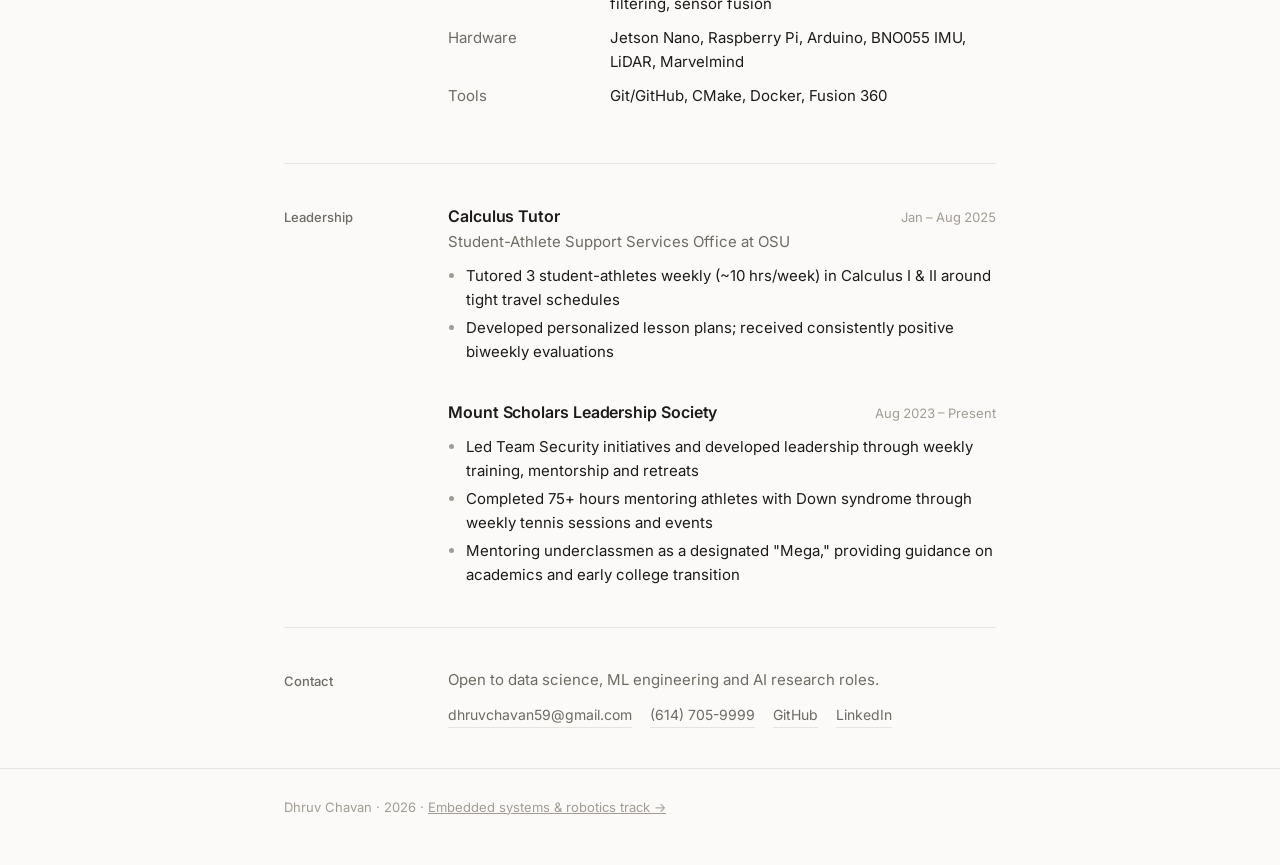
==== commit ae3cc9f4: "Update Terrarium project card: sexual reproduction, neural metabolism, 80+ papers Co-Authored-By: Cl" ====
--- a/ds.html
+++ b/ds.html
@@ -191,12 +191,14 @@
           <span class="date">Rust · WASM · 2026</span>
         </div>
         <p class="note">
-          A research-grade evolutionary simulation where 1,500+ creatures with evolvable NEAT neural-net brains
-          compete, cooperate, and speciate in a sealed 2D world. Spatial biomes, seasonal food cycles, Gompertz
-          aging, predator-prey combat, and kin-based energy sharing — all backed by 12+ cited research papers.
-          276 ticks/s on Raspberry Pi 5 via rayon parallelism and zero-allocation hot loops. Runs in the browser as a live WASM demo.
+          A research-grade artificial life platform targeting ALIFE 2027, where creatures with evolvable NEAT
+          neural-net brains compete, cooperate, and speciate in a sealed 2D world. Features sexual reproduction
+          with NEAT crossover, activity-dependent neural metabolism (sparse coding evolves naturally), pheromone
+          stigmergy, temperature gradients, elevation-driven isolation, stochastic droughts, and Hamilton's
+          kin selection — cooperation evolved to 87% from scratch. 80+ cited research papers.
+          195 ticks/s at 4,000 creatures via rayon parallelism and zero-allocation hot loops. Runs in the browser as a live WASM demo.
         </p>
-        <p class="stack">Rust · NEAT · WASM · macroquad · egui · rayon · Shannon Entropy · Gompertz Mortality</p>
+        <p class="stack">Rust · NEAT · WASM · macroquad · egui · rayon · Kin Selection · Gompertz Mortality · Stigmergy · Shannon Entropy</p>
         <a class="more" href="https://dchavan2192.github.io/Digital-Terrarium/" target="_blank" rel="noopener">Live demo &rarr;</a>
         <a class="more" href="https://github.com/dchavan2192/Digital-Terrarium" target="_blank" rel="noopener" style="margin-left:1rem;">GitHub &rarr;</a>
       </article>
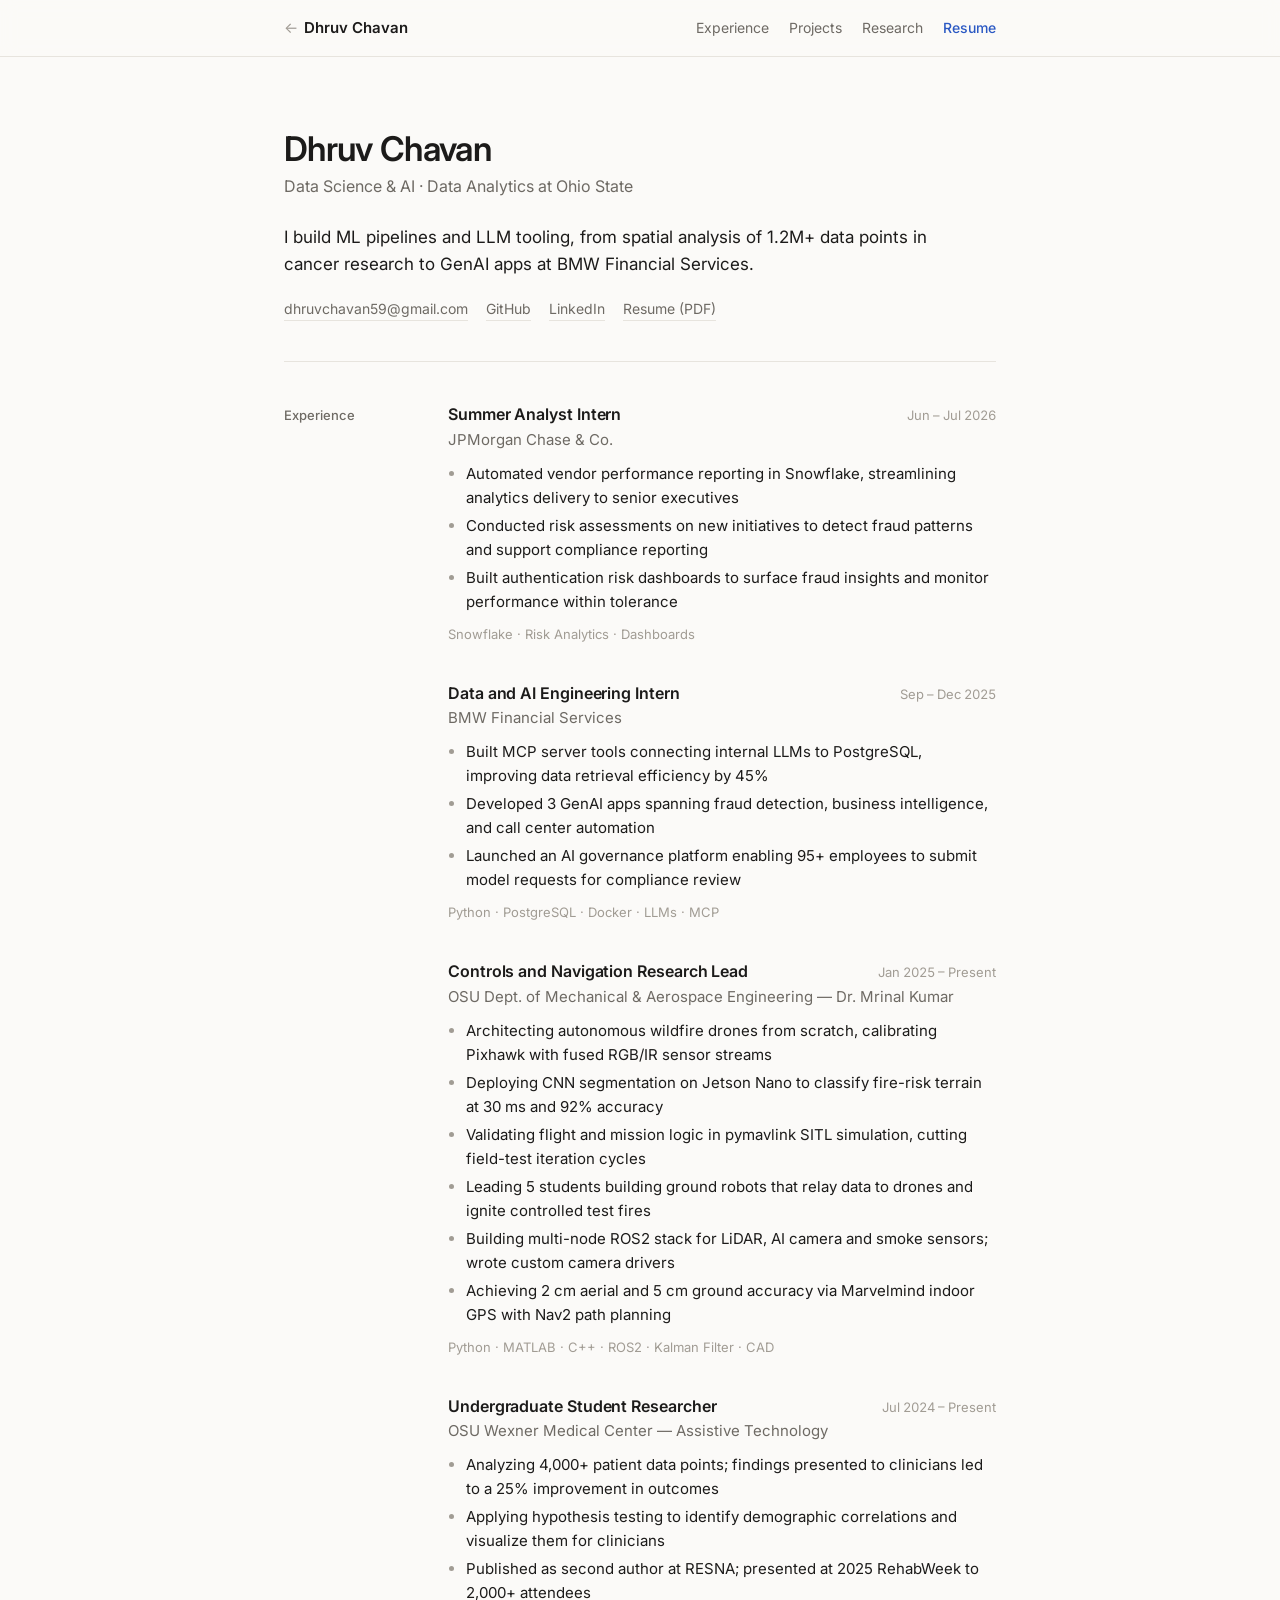
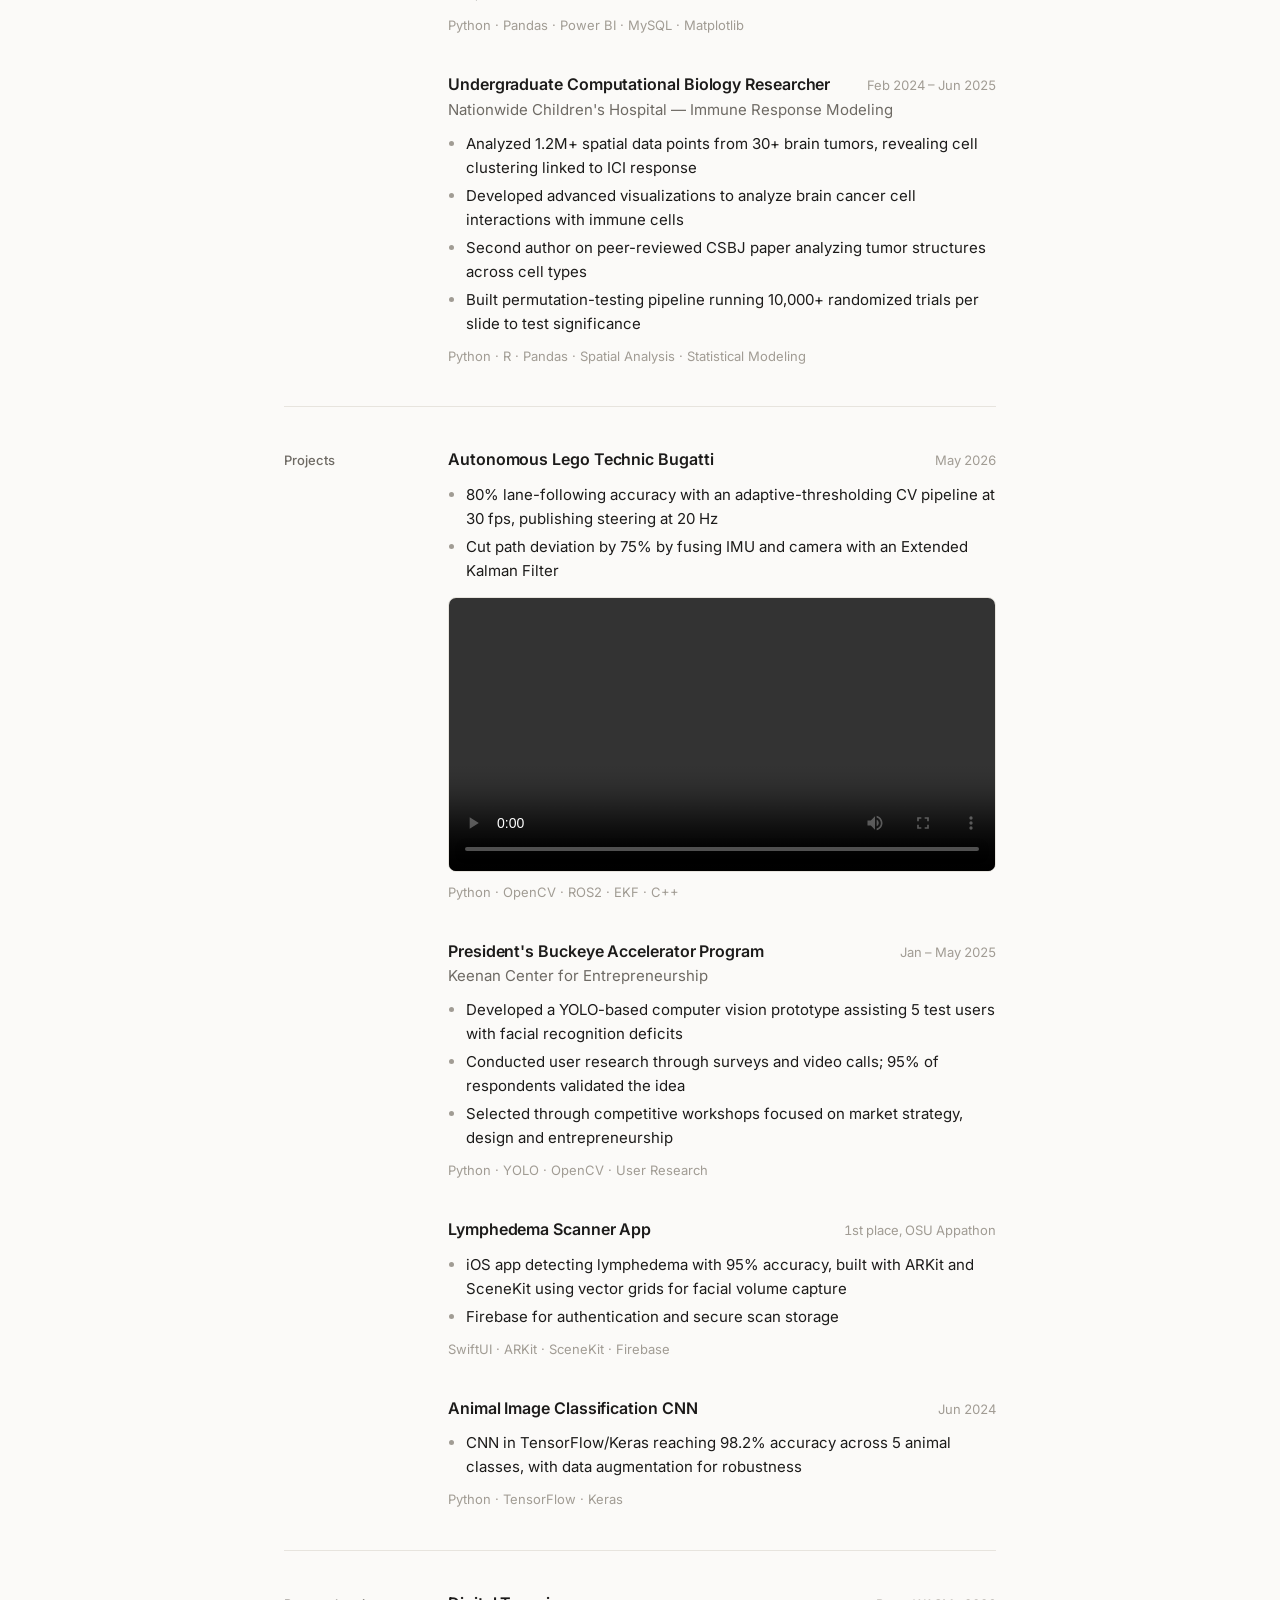
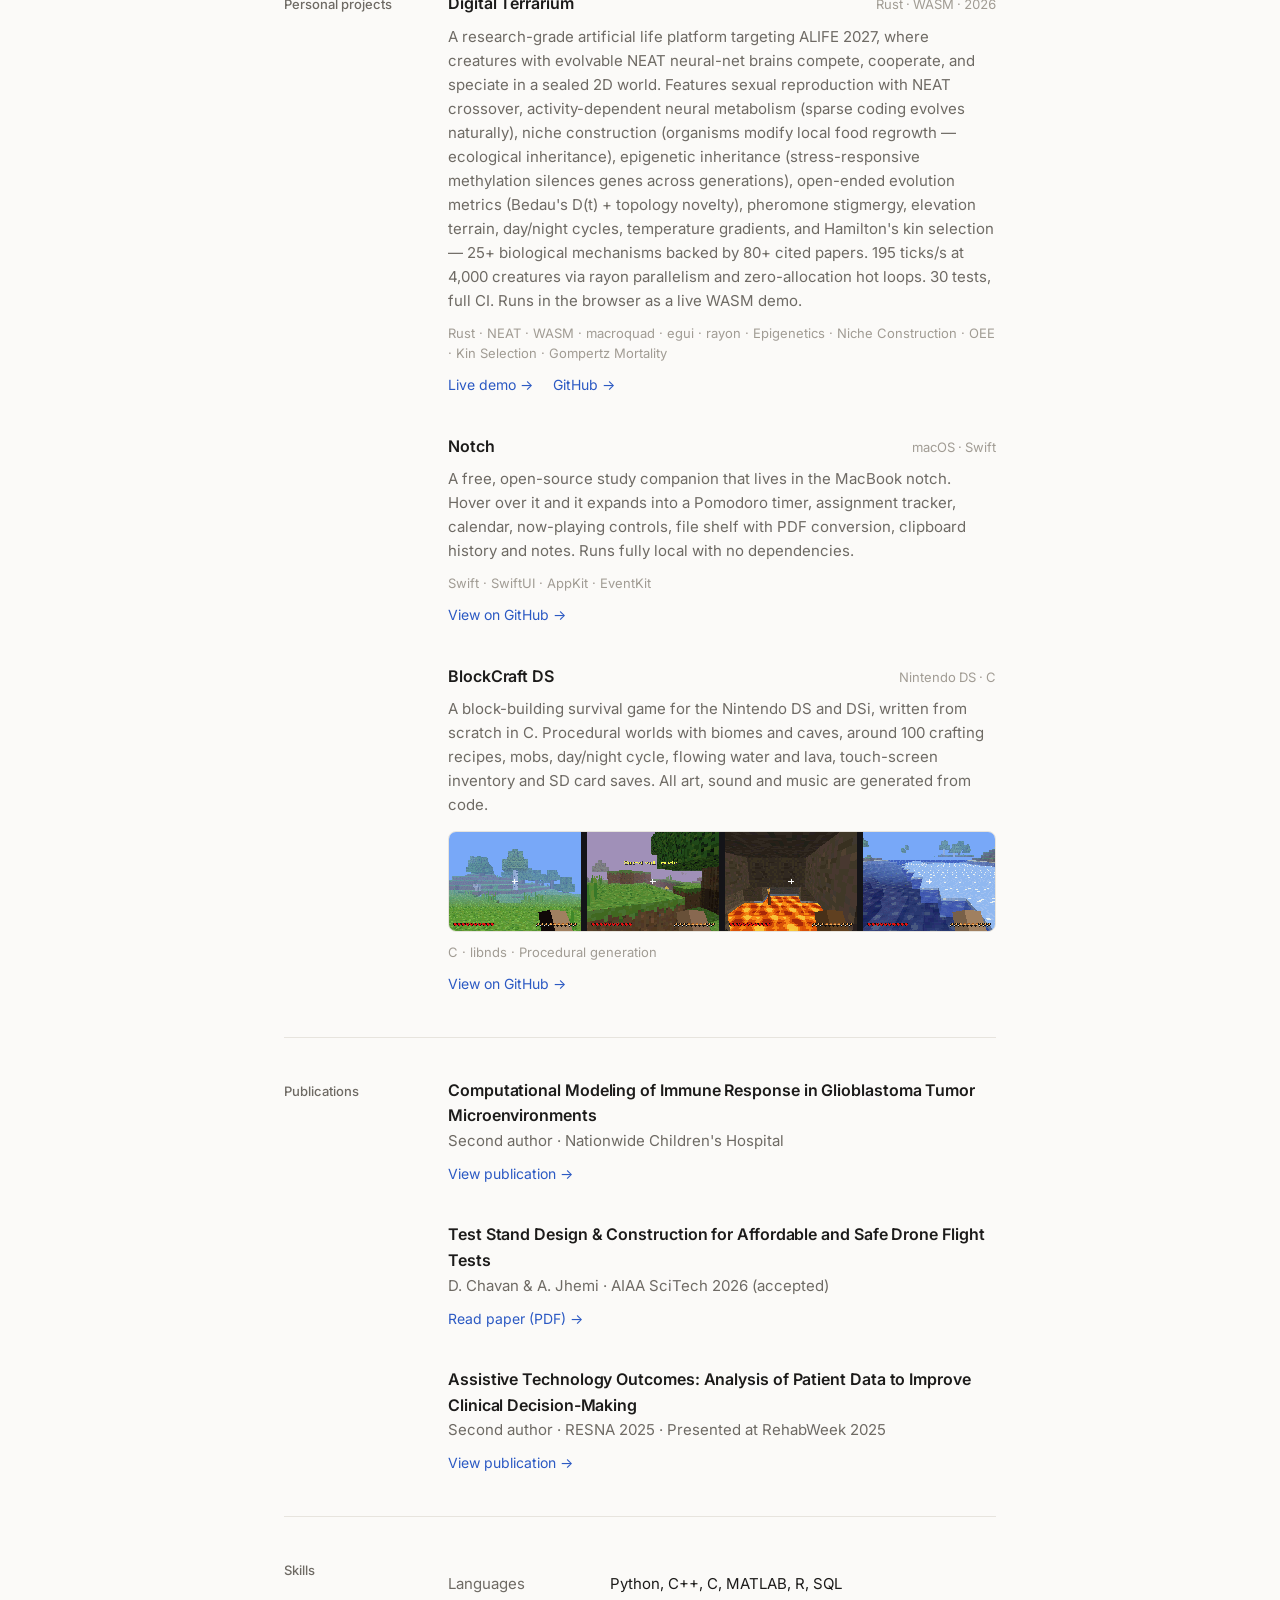
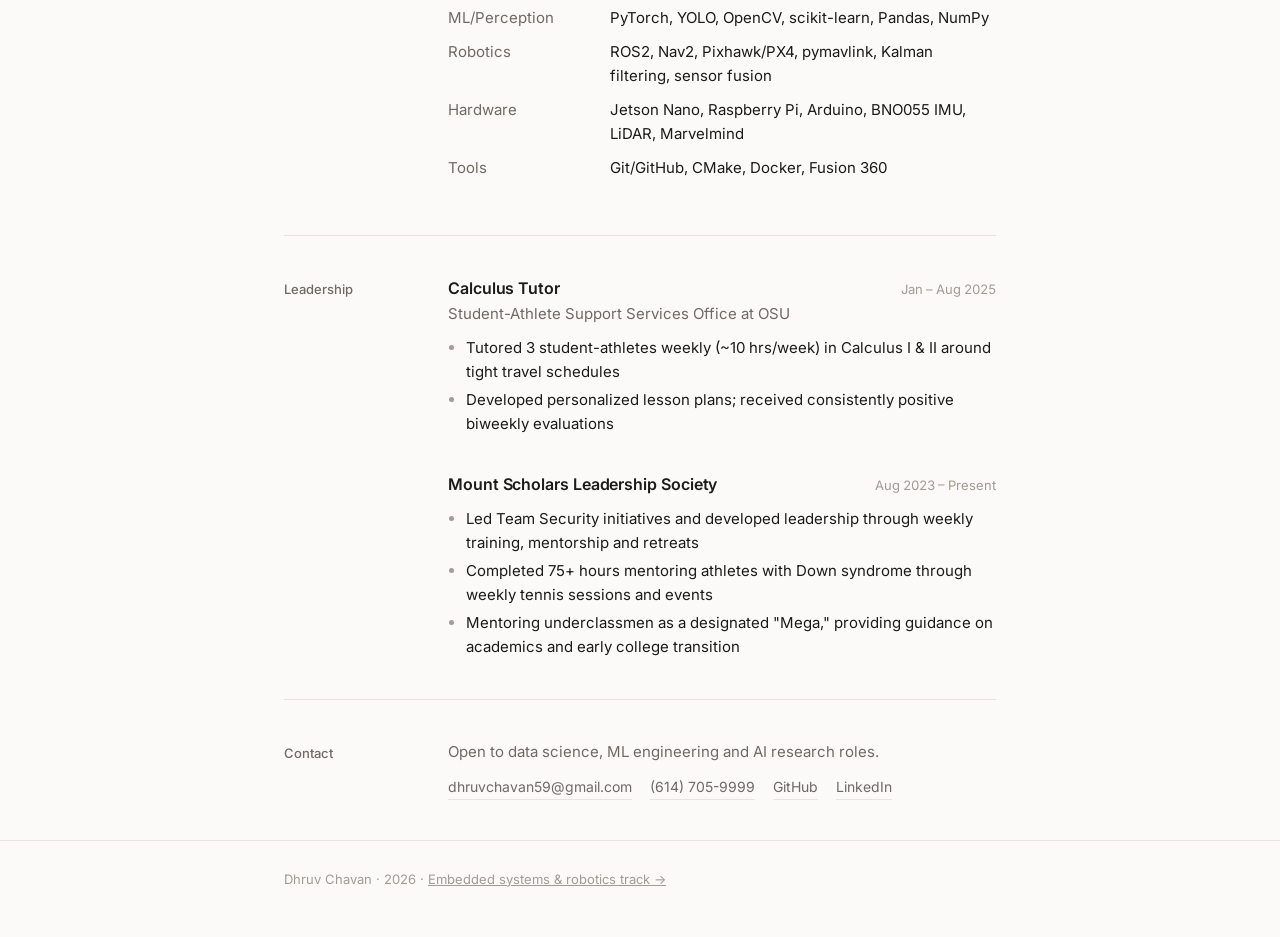
==== commit 1ad20a18: "Update Terrarium card with Phase 7 features" ====
--- a/ds.html
+++ b/ds.html
@@ -193,12 +193,14 @@
         <p class="note">
           A research-grade artificial life platform targeting ALIFE 2027, where creatures with evolvable NEAT
           neural-net brains compete, cooperate, and speciate in a sealed 2D world. Features sexual reproduction
-          with NEAT crossover, activity-dependent neural metabolism (sparse coding evolves naturally), pheromone
-          stigmergy, temperature gradients, elevation-driven isolation, stochastic droughts, and Hamilton's
-          kin selection — cooperation evolved to 87% from scratch. 80+ cited research papers.
-          195 ticks/s at 4,000 creatures via rayon parallelism and zero-allocation hot loops. Runs in the browser as a live WASM demo.
+          with NEAT crossover, activity-dependent neural metabolism (sparse coding evolves naturally), niche
+          construction (organisms modify local food regrowth — ecological inheritance), epigenetic inheritance
+          (stress-responsive methylation silences genes across generations), open-ended evolution metrics
+          (Bedau's D(t) + topology novelty), pheromone stigmergy, elevation terrain, day/night cycles,
+          temperature gradients, and Hamilton's kin selection — 25+ biological mechanisms backed by 80+ cited papers.
+          195 ticks/s at 4,000 creatures via rayon parallelism and zero-allocation hot loops. 30 tests, full CI. Runs in the browser as a live WASM demo.
         </p>
-        <p class="stack">Rust · NEAT · WASM · macroquad · egui · rayon · Kin Selection · Gompertz Mortality · Stigmergy · Shannon Entropy</p>
+        <p class="stack">Rust · NEAT · WASM · macroquad · egui · rayon · Epigenetics · Niche Construction · OEE · Kin Selection · Gompertz Mortality</p>
         <a class="more" href="https://dchavan2192.github.io/Digital-Terrarium/" target="_blank" rel="noopener">Live demo &rarr;</a>
         <a class="more" href="https://github.com/dchavan2192/Digital-Terrarium" target="_blank" rel="noopener" style="margin-left:1rem;">GitHub &rarr;</a>
       </article>
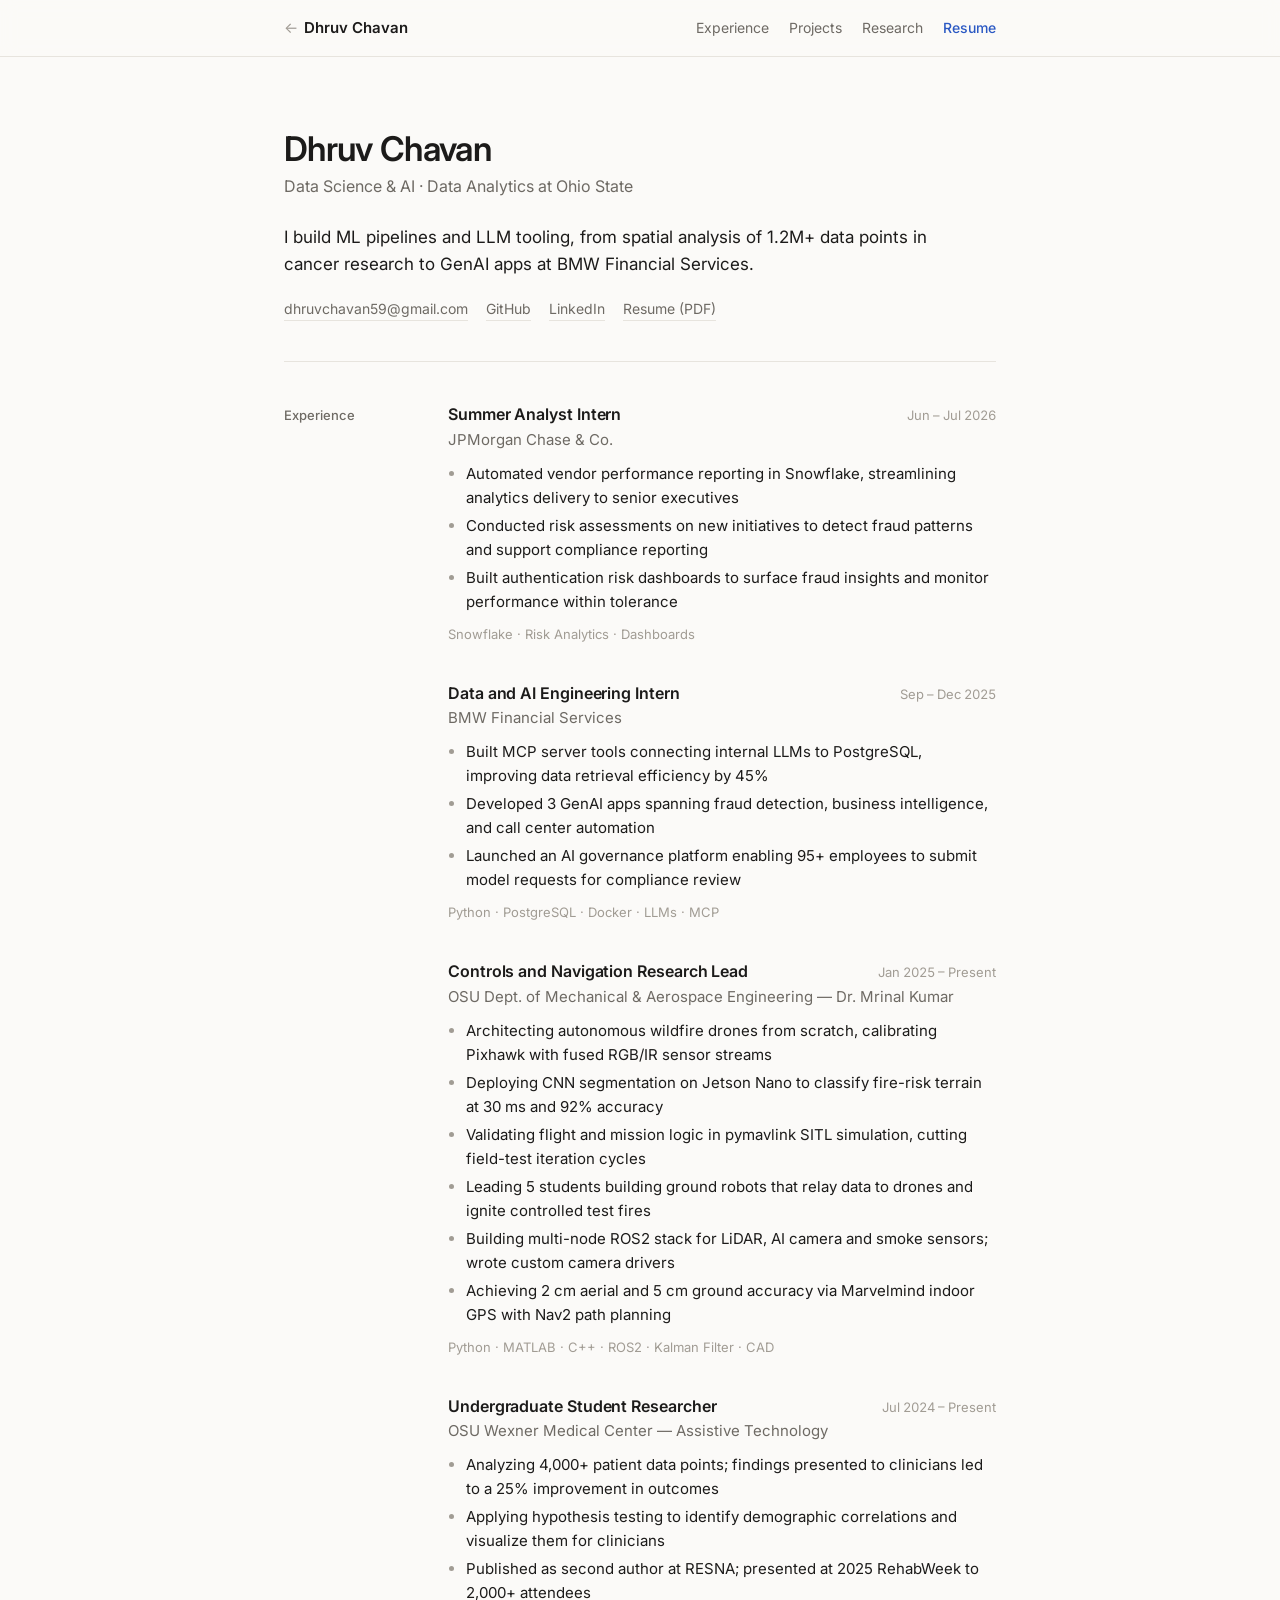
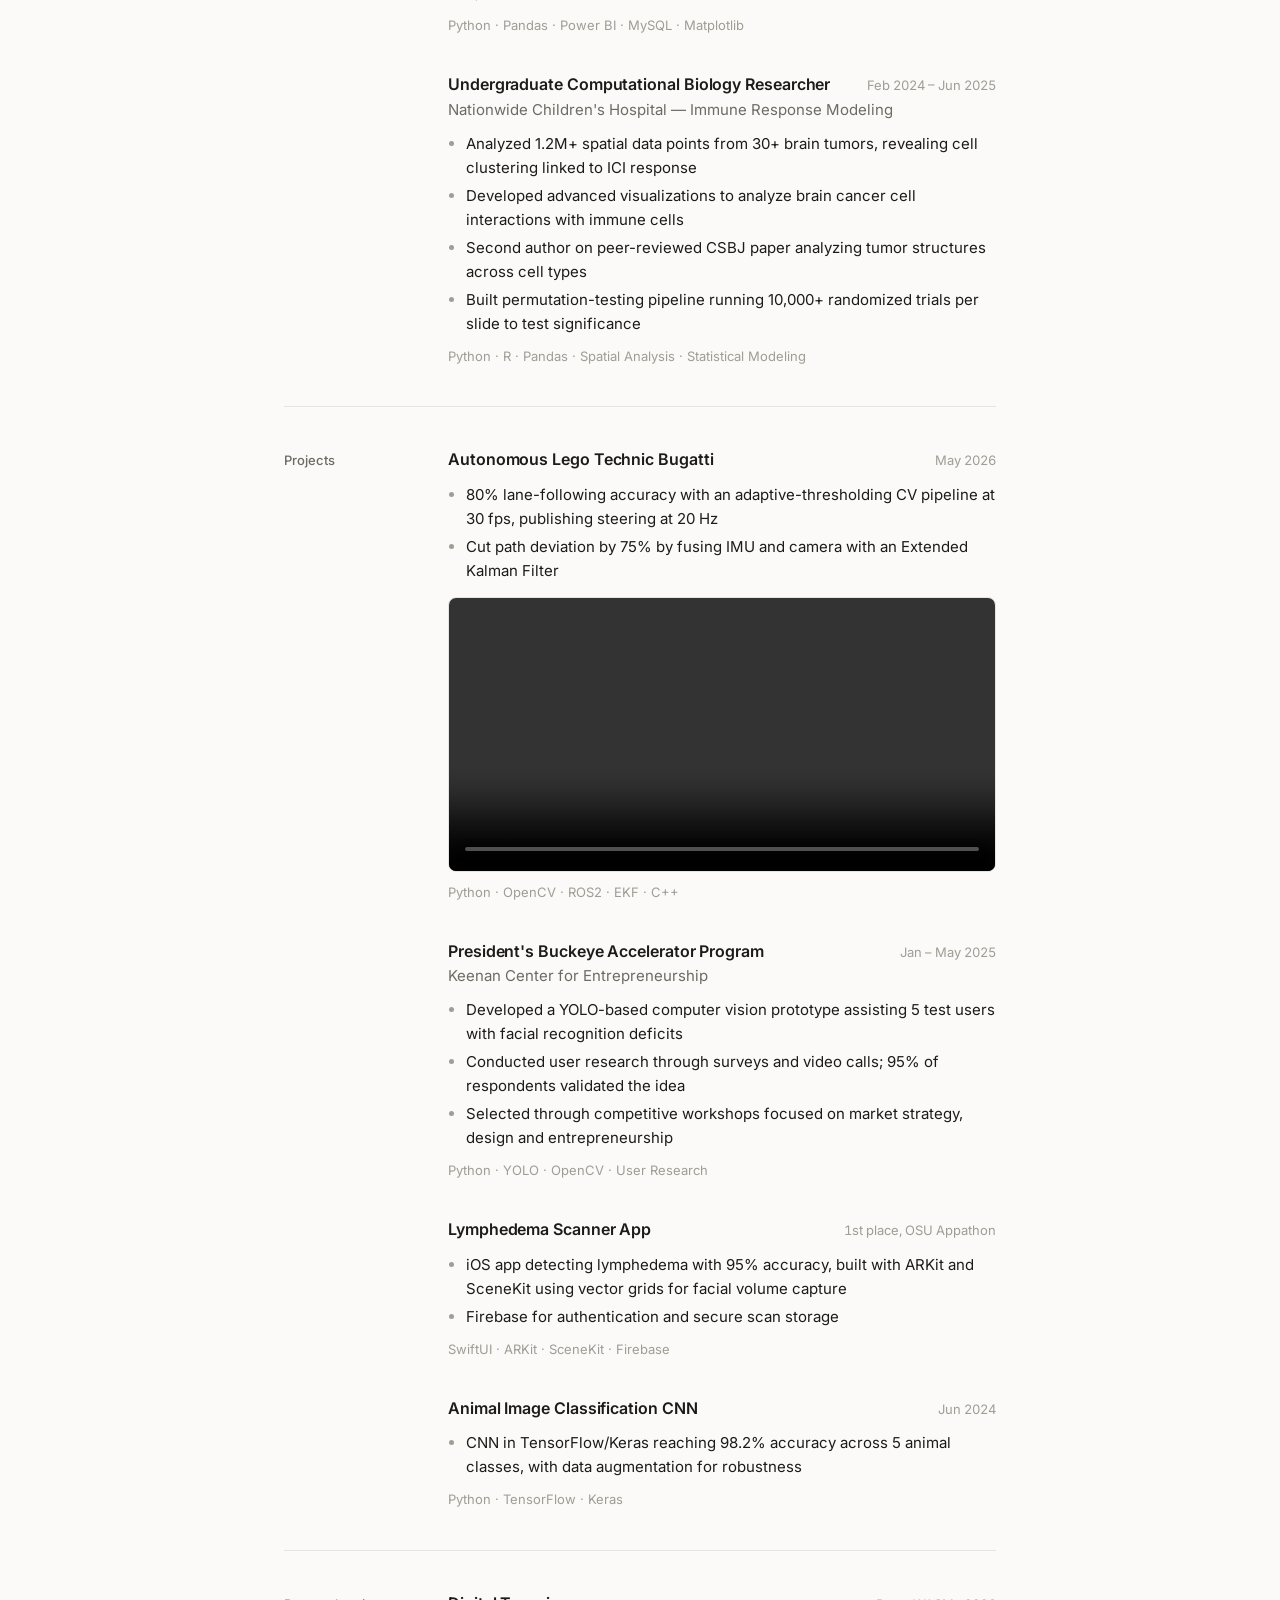
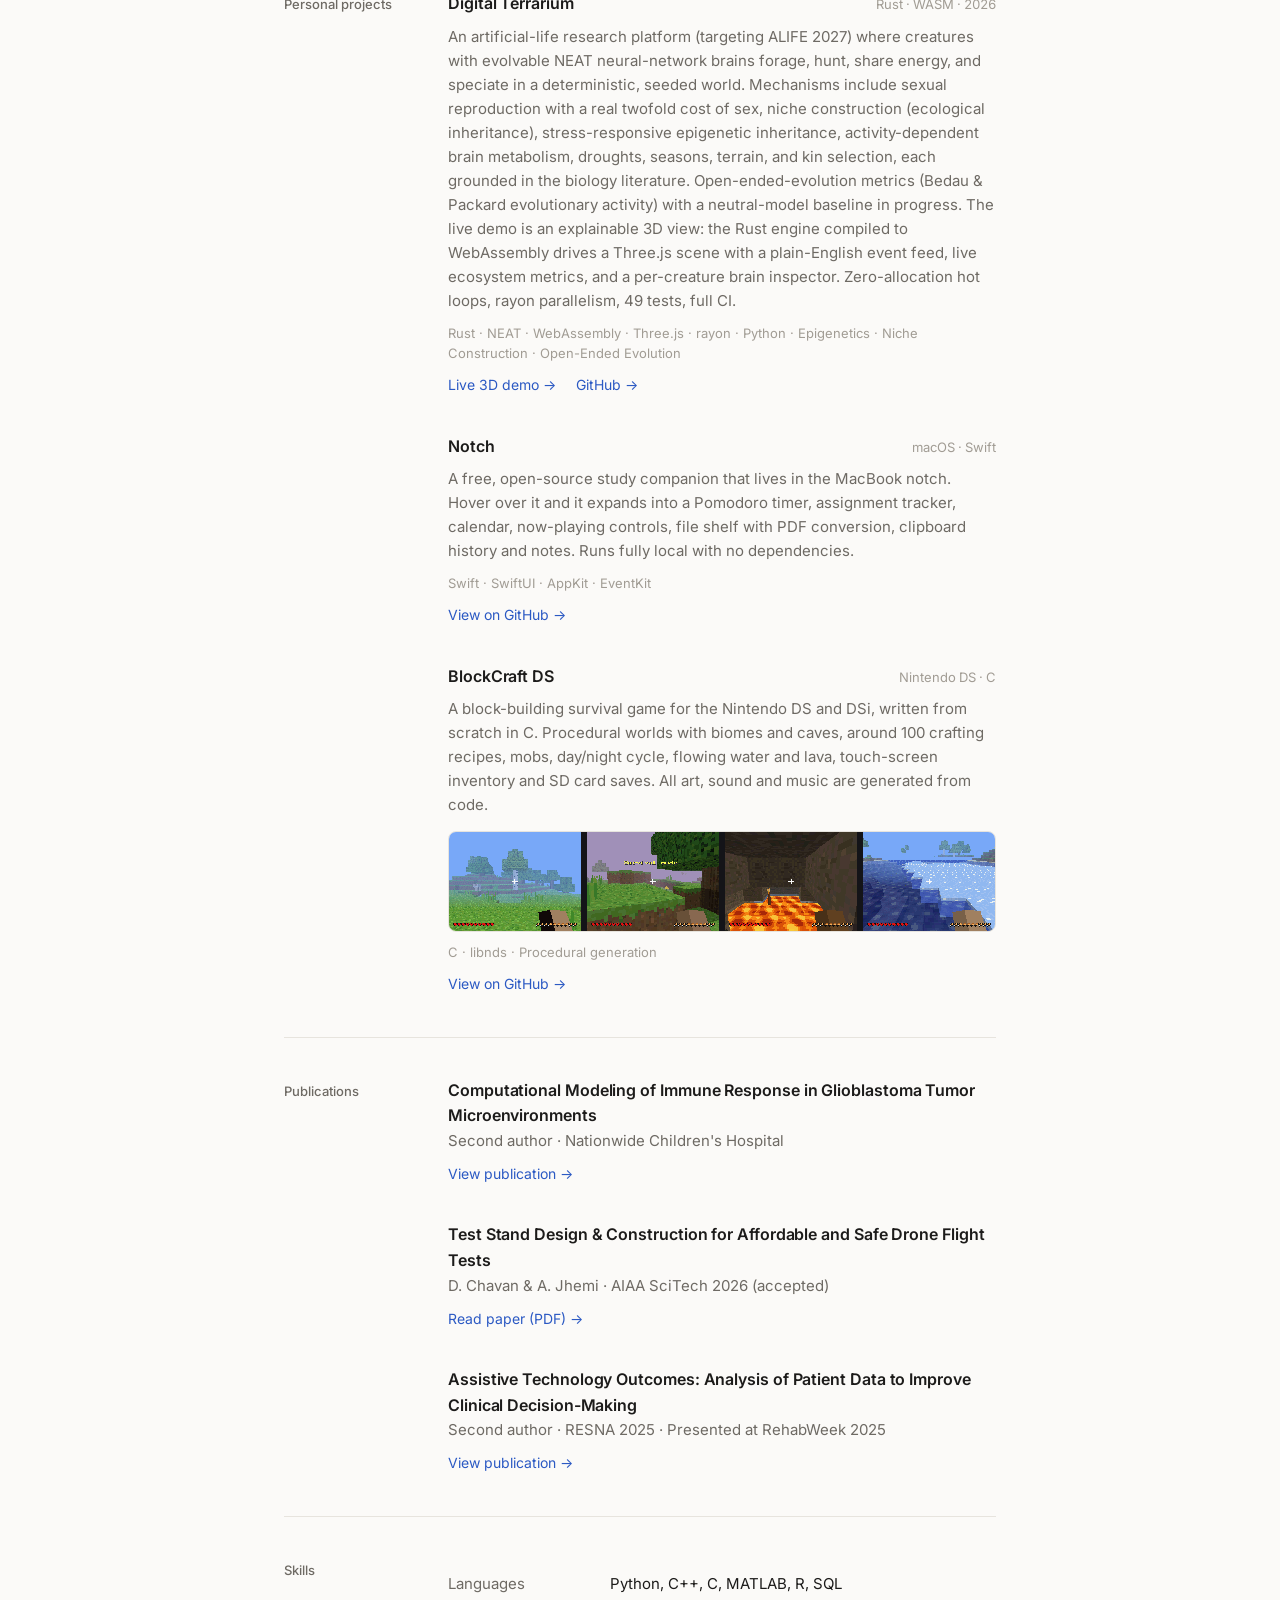
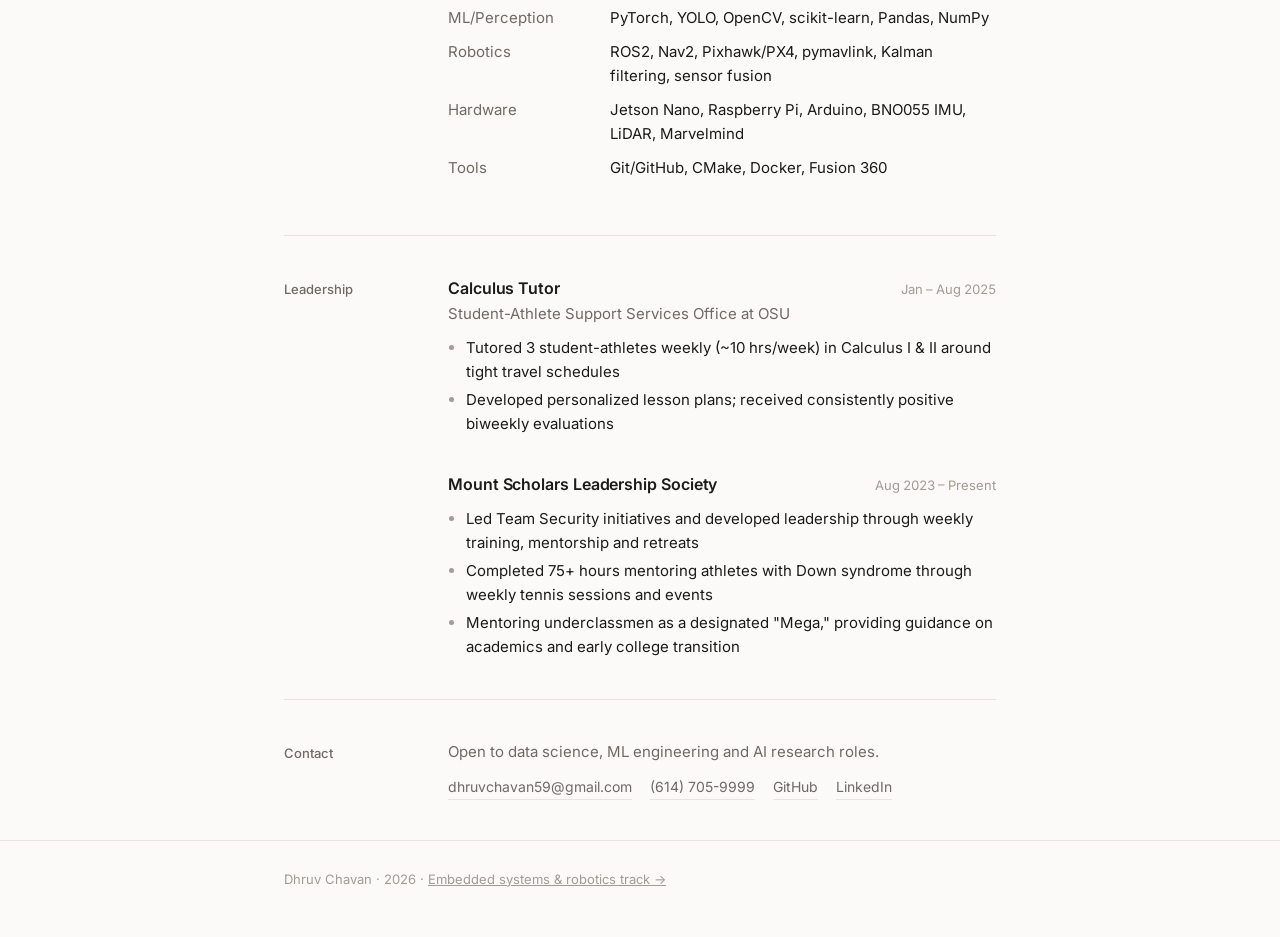
==== commit 7e54ffa8: "Update Digital Terrarium card for the new 3D demo Describe the explainable Three.js + WebAssembly de" ====
--- a/ds.html
+++ b/ds.html
@@ -191,17 +191,18 @@
           <span class="date">Rust · WASM · 2026</span>
         </div>
         <p class="note">
-          A research-grade artificial life platform targeting ALIFE 2027, where creatures with evolvable NEAT
-          neural-net brains compete, cooperate, and speciate in a sealed 2D world. Features sexual reproduction
-          with NEAT crossover, activity-dependent neural metabolism (sparse coding evolves naturally), niche
-          construction (organisms modify local food regrowth — ecological inheritance), epigenetic inheritance
-          (stress-responsive methylation silences genes across generations), open-ended evolution metrics
-          (Bedau's D(t) + topology novelty), pheromone stigmergy, elevation terrain, day/night cycles,
-          temperature gradients, and Hamilton's kin selection — 25+ biological mechanisms backed by 80+ cited papers.
-          195 ticks/s at 4,000 creatures via rayon parallelism and zero-allocation hot loops. 30 tests, full CI. Runs in the browser as a live WASM demo.
+          An artificial-life research platform (targeting ALIFE 2027) where creatures with evolvable NEAT
+          neural-network brains forage, hunt, share energy, and speciate in a deterministic, seeded world.
+          Mechanisms include sexual reproduction with a real twofold cost of sex, niche construction
+          (ecological inheritance), stress-responsive epigenetic inheritance, activity-dependent brain metabolism,
+          droughts, seasons, terrain, and kin selection, each grounded in the biology literature.
+          Open-ended-evolution metrics (Bedau &amp; Packard evolutionary activity) with a neutral-model baseline in progress.
+          The live demo is an explainable 3D view: the Rust engine compiled to WebAssembly drives a Three.js
+          scene with a plain-English event feed, live ecosystem metrics, and a per-creature brain inspector.
+          Zero-allocation hot loops, rayon parallelism, 49 tests, full CI.
         </p>
-        <p class="stack">Rust · NEAT · WASM · macroquad · egui · rayon · Epigenetics · Niche Construction · OEE · Kin Selection · Gompertz Mortality</p>
-        <a class="more" href="https://dchavan2192.github.io/Digital-Terrarium/" target="_blank" rel="noopener">Live demo &rarr;</a>
+        <p class="stack">Rust · NEAT · WebAssembly · Three.js · rayon · Python · Epigenetics · Niche Construction · Open-Ended Evolution</p>
+        <a class="more" href="https://dchavan2192.github.io/Digital-Terrarium/" target="_blank" rel="noopener">Live 3D demo &rarr;</a>
         <a class="more" href="https://github.com/dchavan2192/Digital-Terrarium" target="_blank" rel="noopener" style="margin-left:1rem;">GitHub &rarr;</a>
       </article>
 
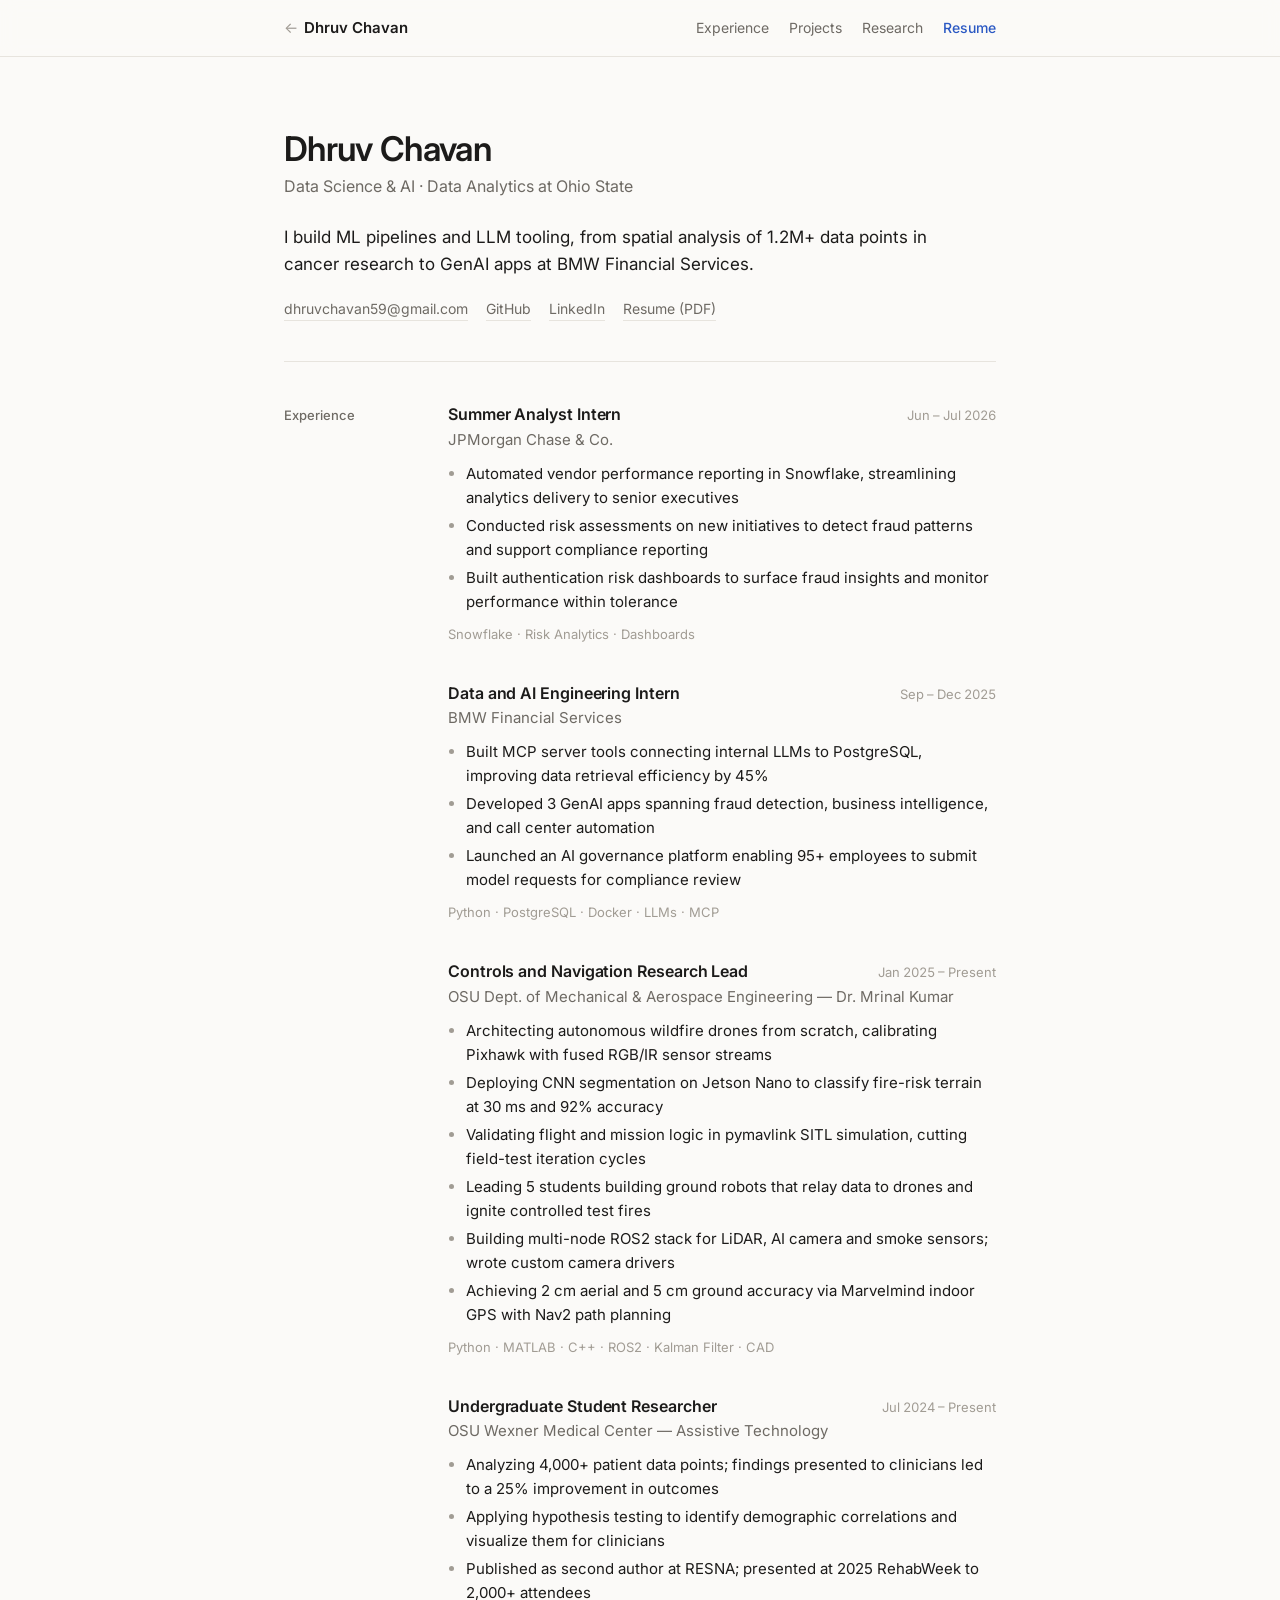
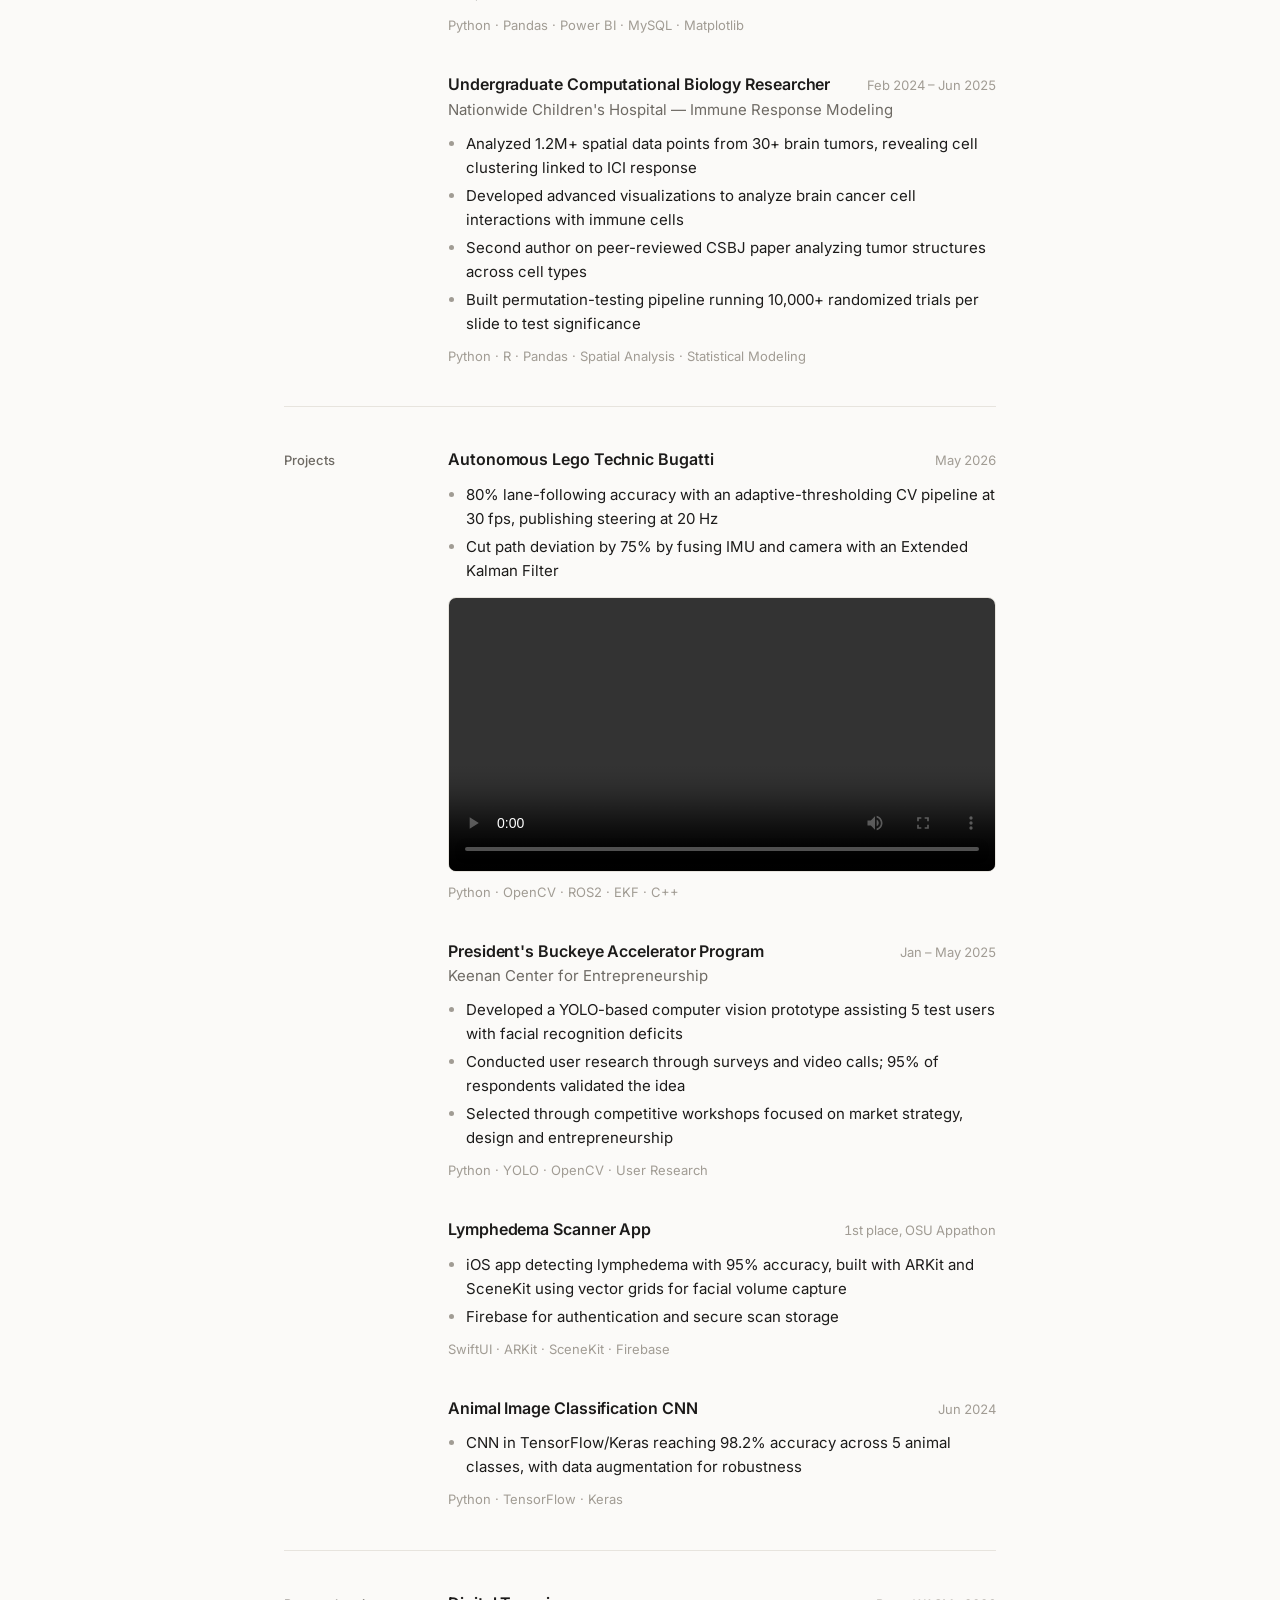
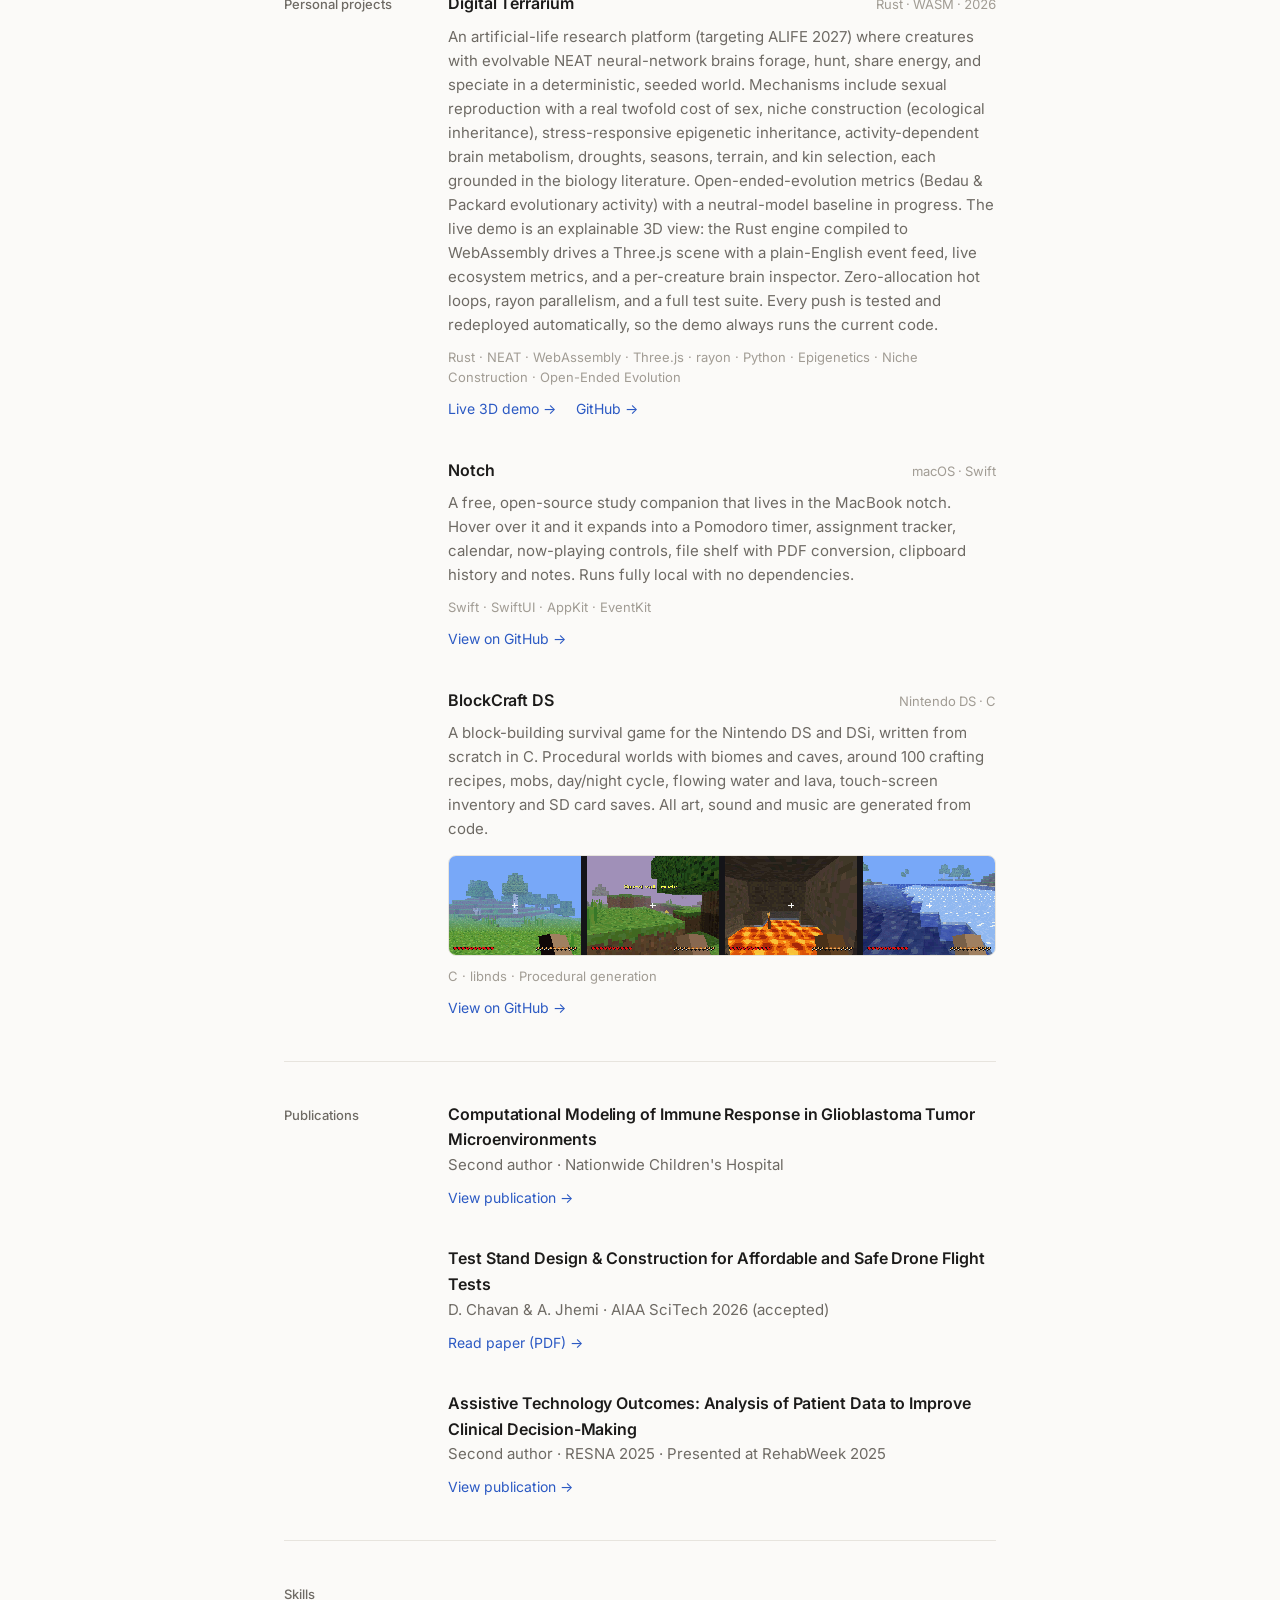
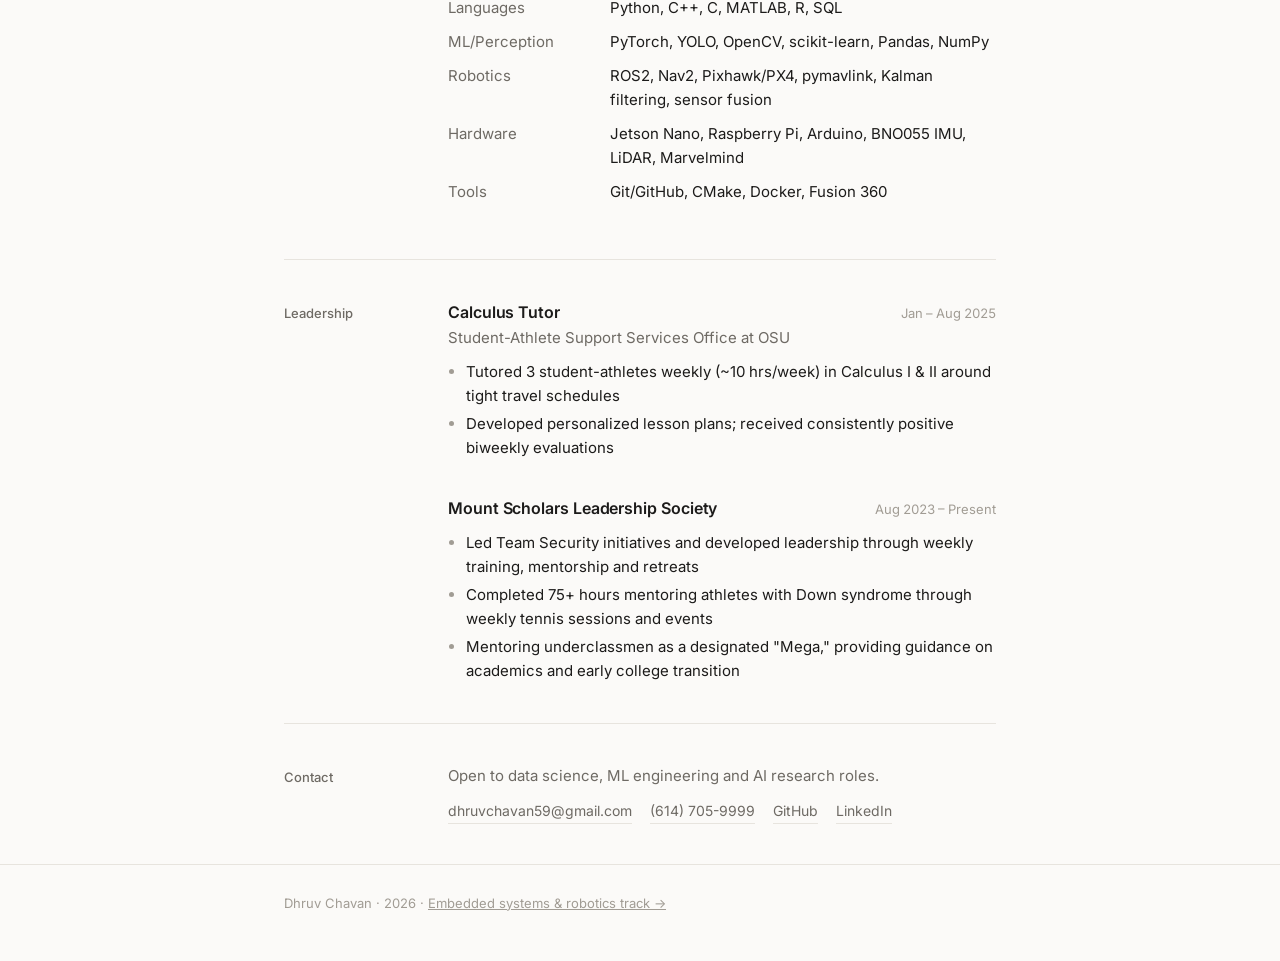
==== commit 32e4d9e1: "Terrarium card: drop the hard-coded test count, note automatic redeploys The demo link always serves" ====
--- a/ds.html
+++ b/ds.html
@@ -199,7 +199,8 @@
           Open-ended-evolution metrics (Bedau &amp; Packard evolutionary activity) with a neutral-model baseline in progress.
           The live demo is an explainable 3D view: the Rust engine compiled to WebAssembly drives a Three.js
           scene with a plain-English event feed, live ecosystem metrics, and a per-creature brain inspector.
-          Zero-allocation hot loops, rayon parallelism, 49 tests, full CI.
+          Zero-allocation hot loops, rayon parallelism, and a full test suite. Every push is tested and
+          redeployed automatically, so the demo always runs the current code.
         </p>
         <p class="stack">Rust · NEAT · WebAssembly · Three.js · rayon · Python · Epigenetics · Niche Construction · Open-Ended Evolution</p>
         <a class="more" href="https://dchavan2192.github.io/Digital-Terrarium/" target="_blank" rel="noopener">Live 3D demo &rarr;</a>
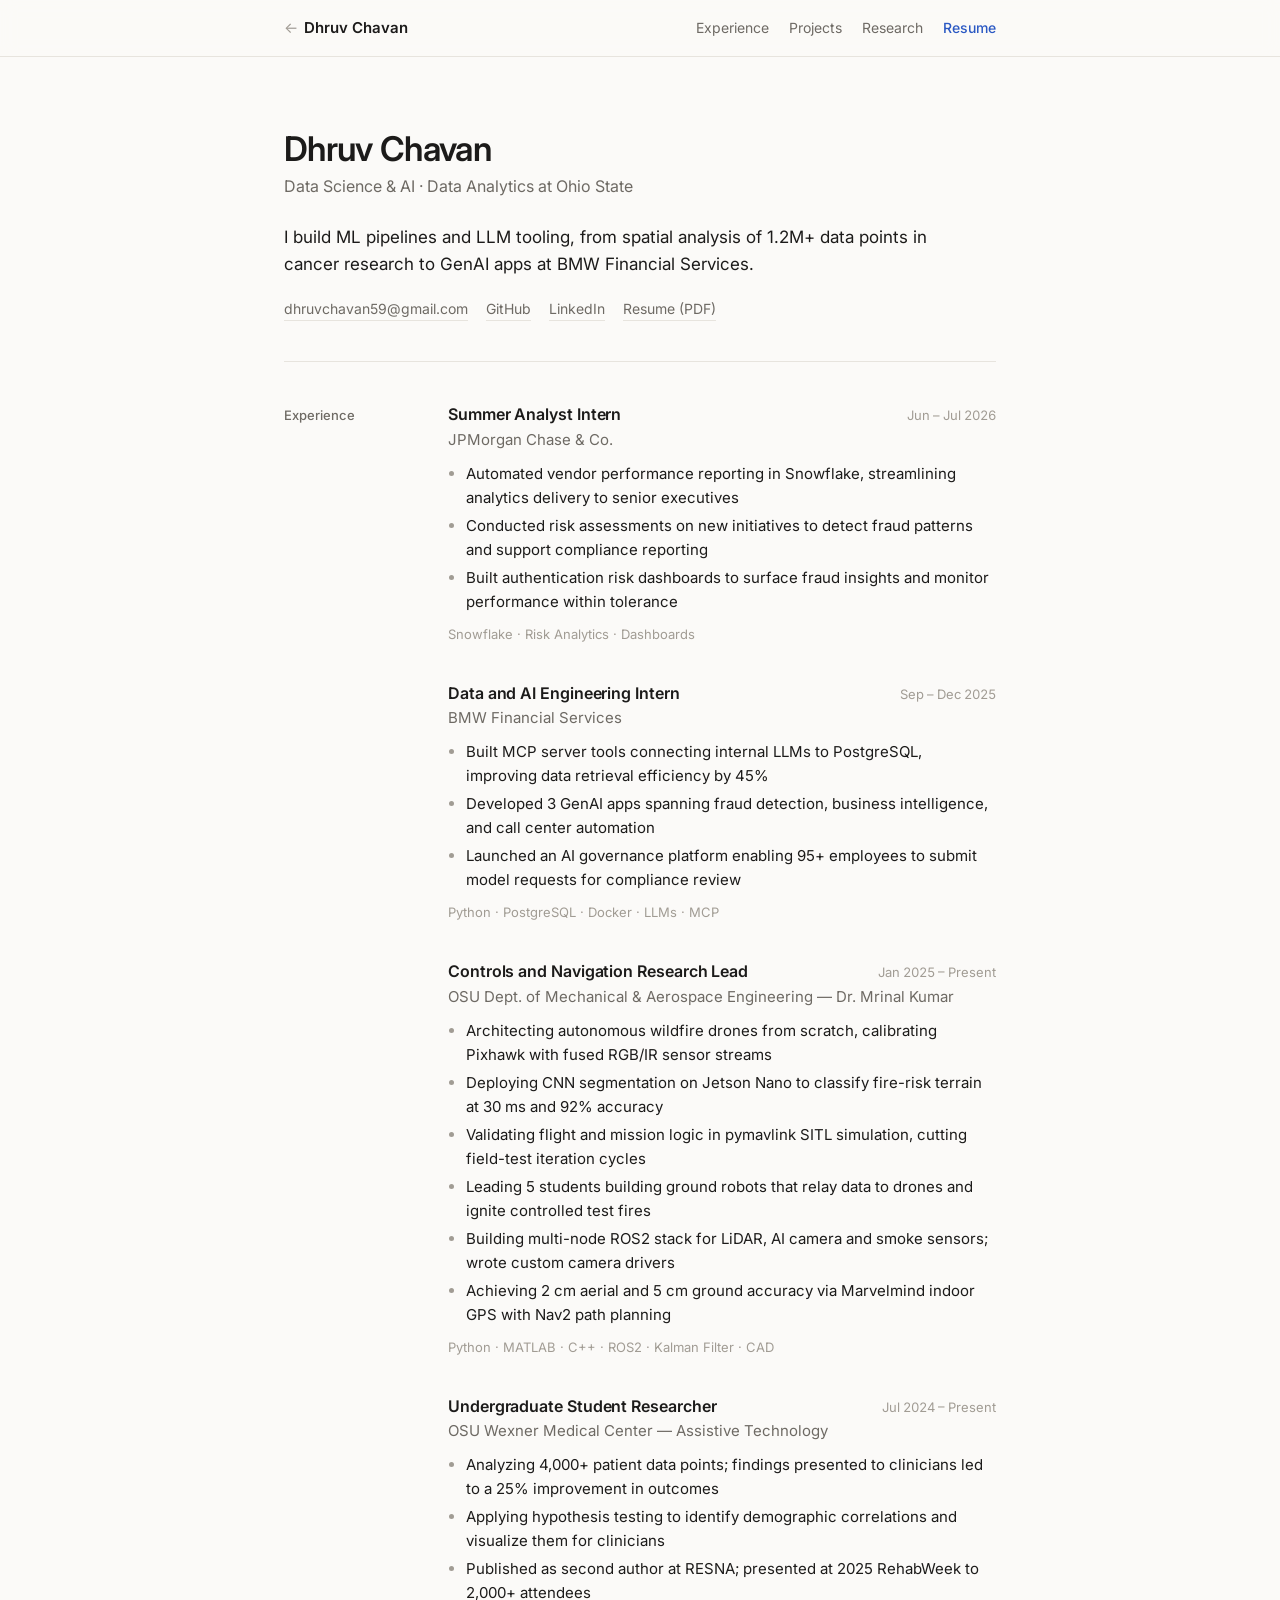
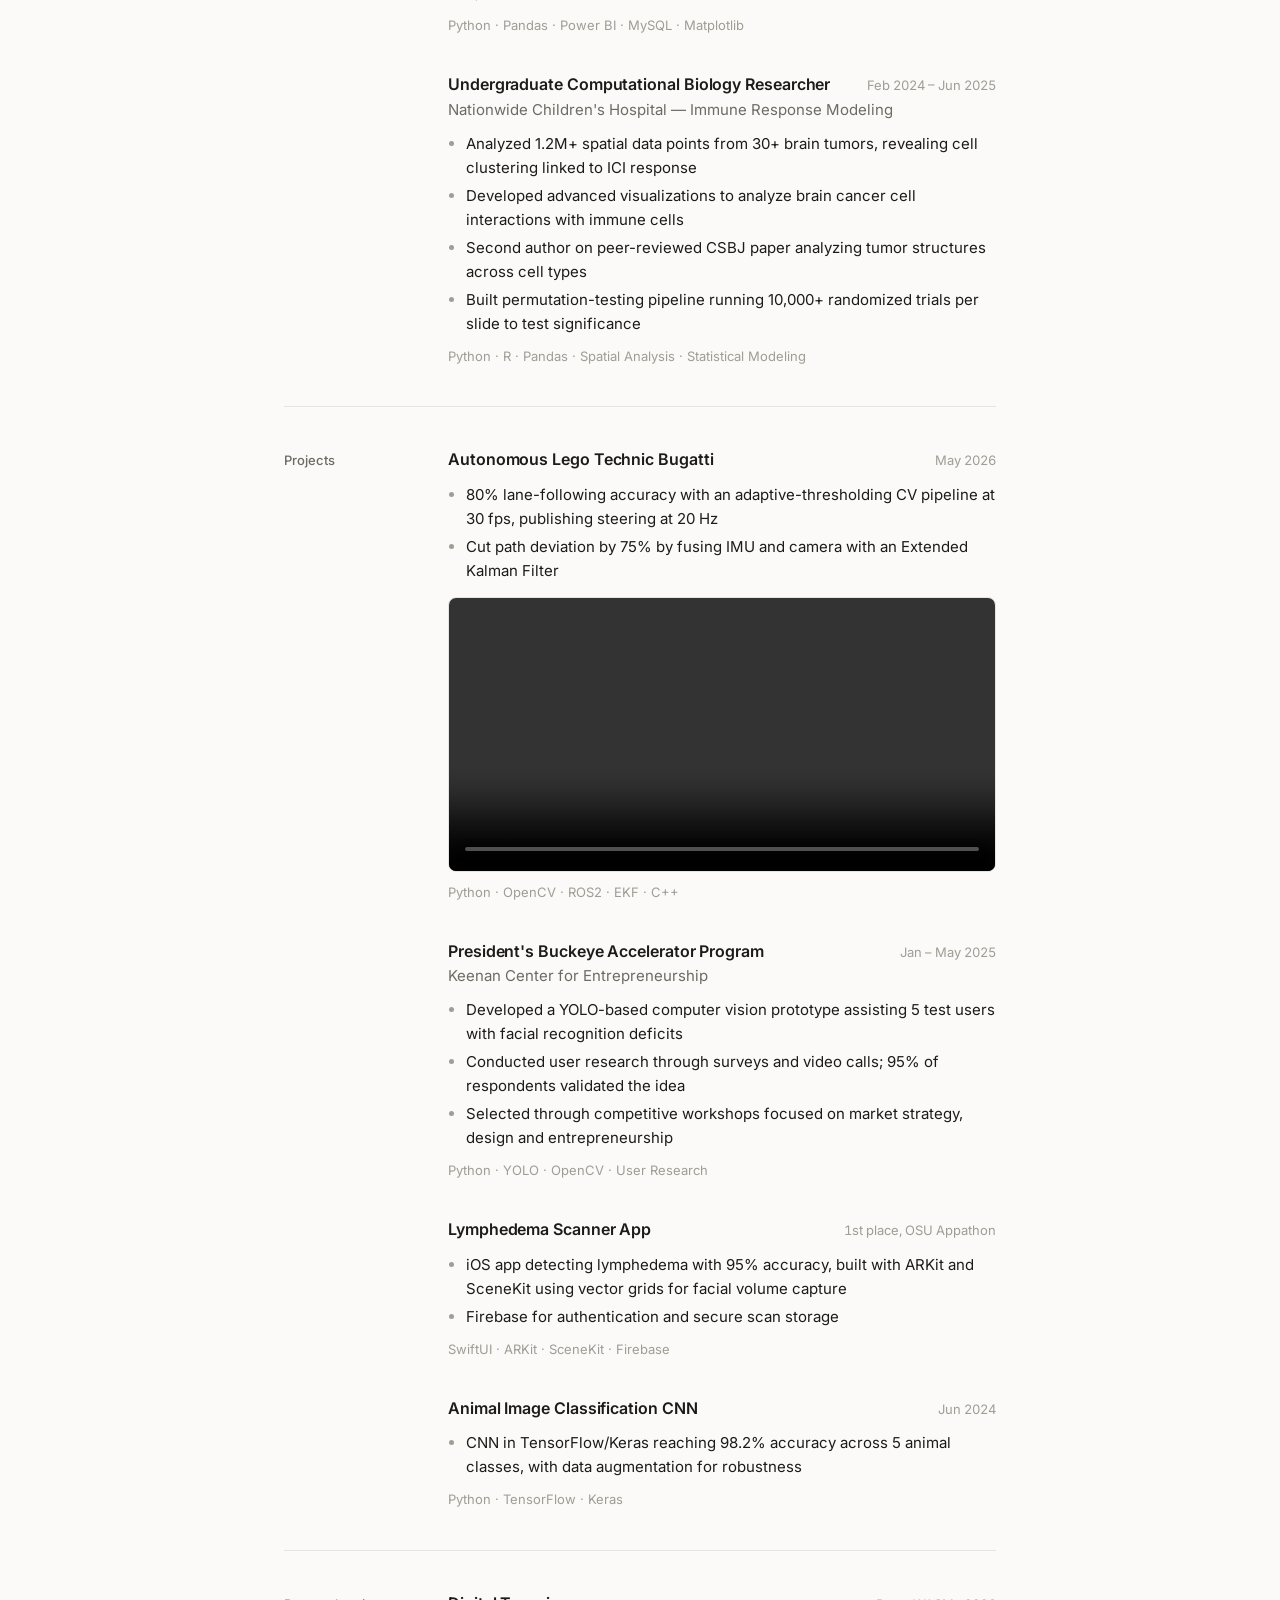
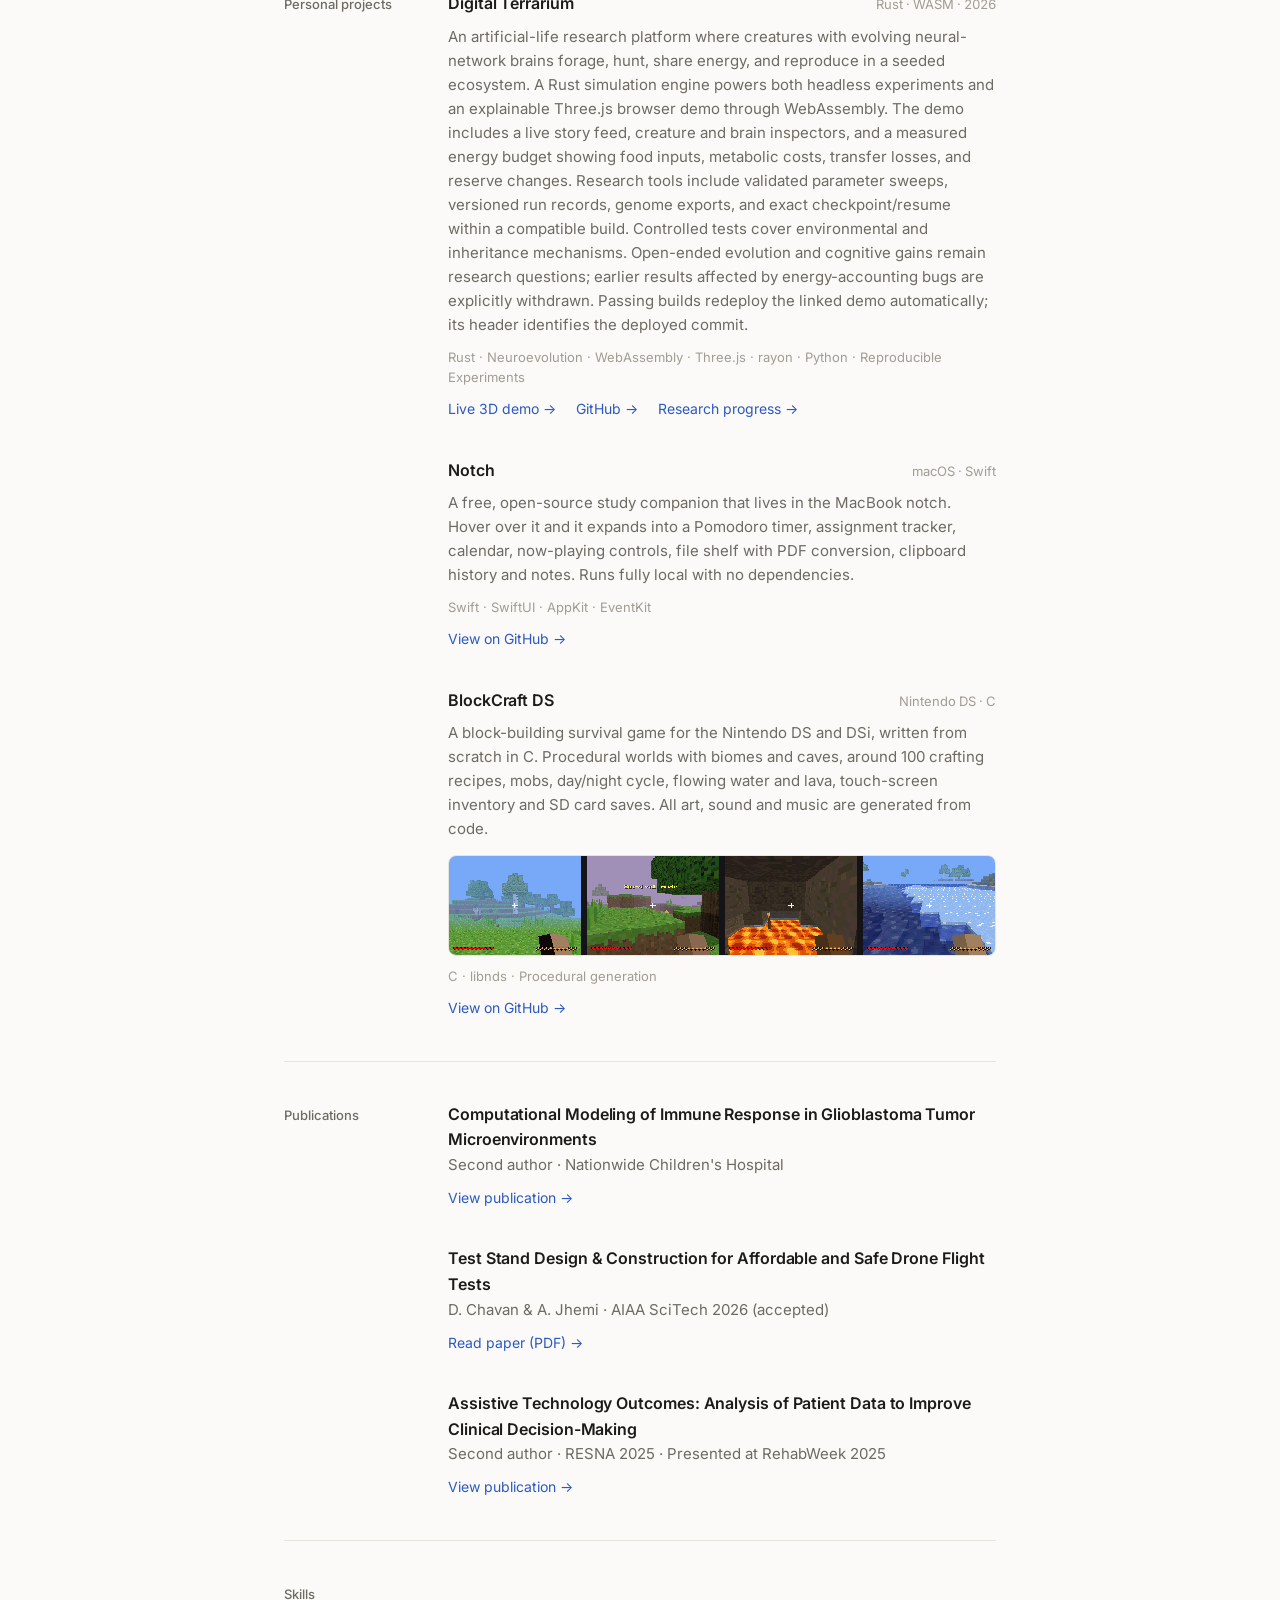
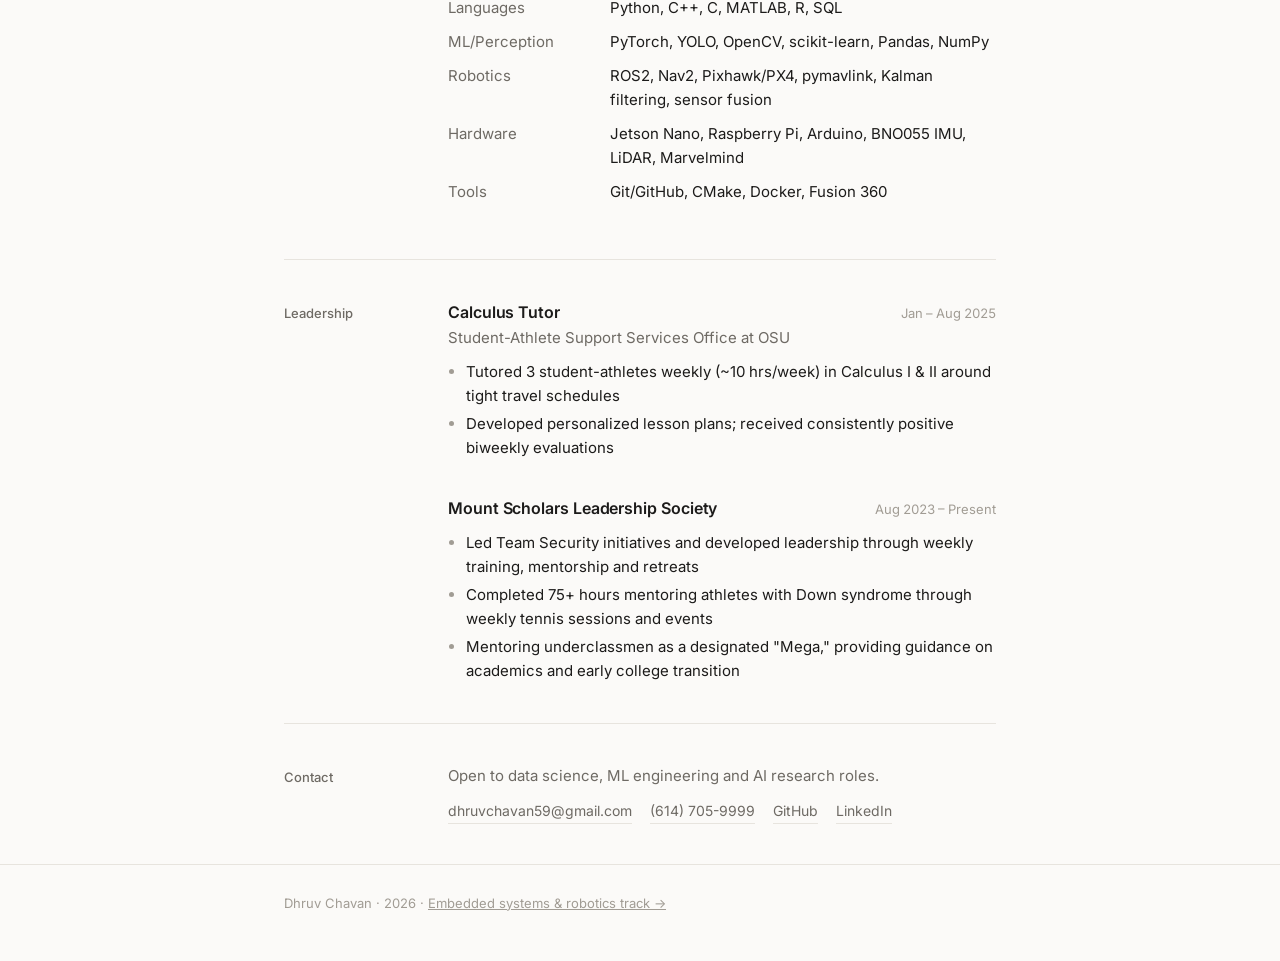
==== commit 1f4e73d2: "Reflect Terrarium energy accounting and reproducible research tools" ====
--- a/ds.html
+++ b/ds.html
@@ -191,20 +191,21 @@
           <span class="date">Rust · WASM · 2026</span>
         </div>
         <p class="note">
-          An artificial-life research platform (targeting ALIFE 2027) where creatures with evolvable NEAT
-          neural-network brains forage, hunt, share energy, and speciate in a deterministic, seeded world.
-          Mechanisms include sexual reproduction with a real twofold cost of sex, niche construction
-          (ecological inheritance), stress-responsive epigenetic inheritance, activity-dependent brain metabolism,
-          droughts, seasons, terrain, and kin selection, each grounded in the biology literature.
-          Open-ended-evolution metrics (Bedau &amp; Packard evolutionary activity) with a neutral-model baseline in progress.
-          The live demo is an explainable 3D view: the Rust engine compiled to WebAssembly drives a Three.js
-          scene with a plain-English event feed, live ecosystem metrics, and a per-creature brain inspector.
-          Zero-allocation hot loops, rayon parallelism, and a full test suite. Every push is tested and
-          redeployed automatically, so the demo always runs the current code.
+          An artificial-life research platform where creatures with evolving neural-network brains forage,
+          hunt, share energy, and reproduce in a seeded ecosystem. A Rust simulation engine powers both
+          headless experiments and an explainable Three.js browser demo through WebAssembly.
+          The demo includes a live story feed, creature and brain inspectors, and a measured energy budget
+          showing food inputs, metabolic costs, transfer losses, and reserve changes.
+          Research tools include validated parameter sweeps, versioned run records, genome exports, and
+          exact checkpoint/resume within a compatible build. Controlled tests cover environmental and
+          inheritance mechanisms. Open-ended evolution and cognitive gains remain research questions;
+          earlier results affected by energy-accounting bugs are explicitly withdrawn.
+          Passing builds redeploy the linked demo automatically; its header identifies the deployed commit.
         </p>
-        <p class="stack">Rust · NEAT · WebAssembly · Three.js · rayon · Python · Epigenetics · Niche Construction · Open-Ended Evolution</p>
+        <p class="stack">Rust · Neuroevolution · WebAssembly · Three.js · rayon · Python · Reproducible Experiments</p>
         <a class="more" href="https://dchavan2192.github.io/Digital-Terrarium/" target="_blank" rel="noopener">Live 3D demo &rarr;</a>
         <a class="more" href="https://github.com/dchavan2192/Digital-Terrarium" target="_blank" rel="noopener" style="margin-left:1rem;">GitHub &rarr;</a>
+        <a class="more" href="https://github.com/dchavan2192/Digital-Terrarium/blob/main/docs/PROGRESS.md" target="_blank" rel="noopener" style="margin-left:1rem;">Research progress &rarr;</a>
       </article>
 
       <article class="entry">
